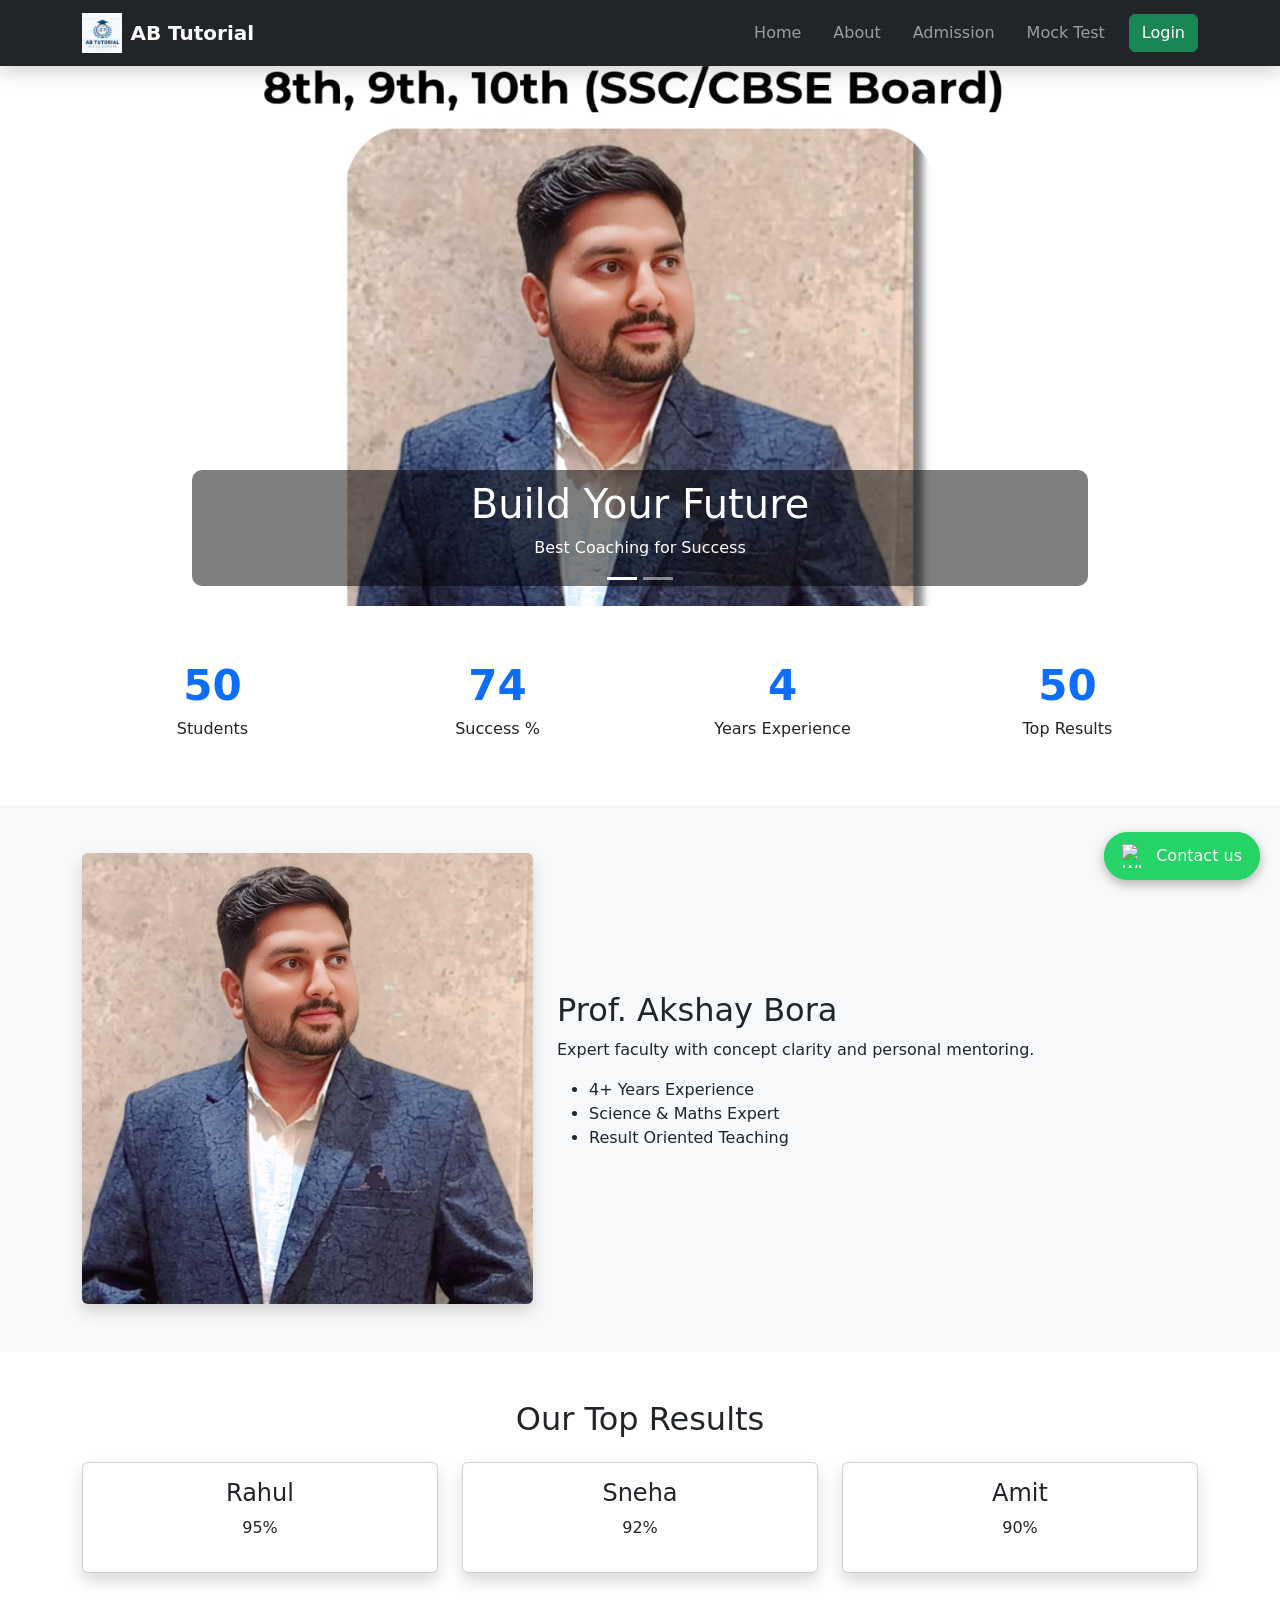
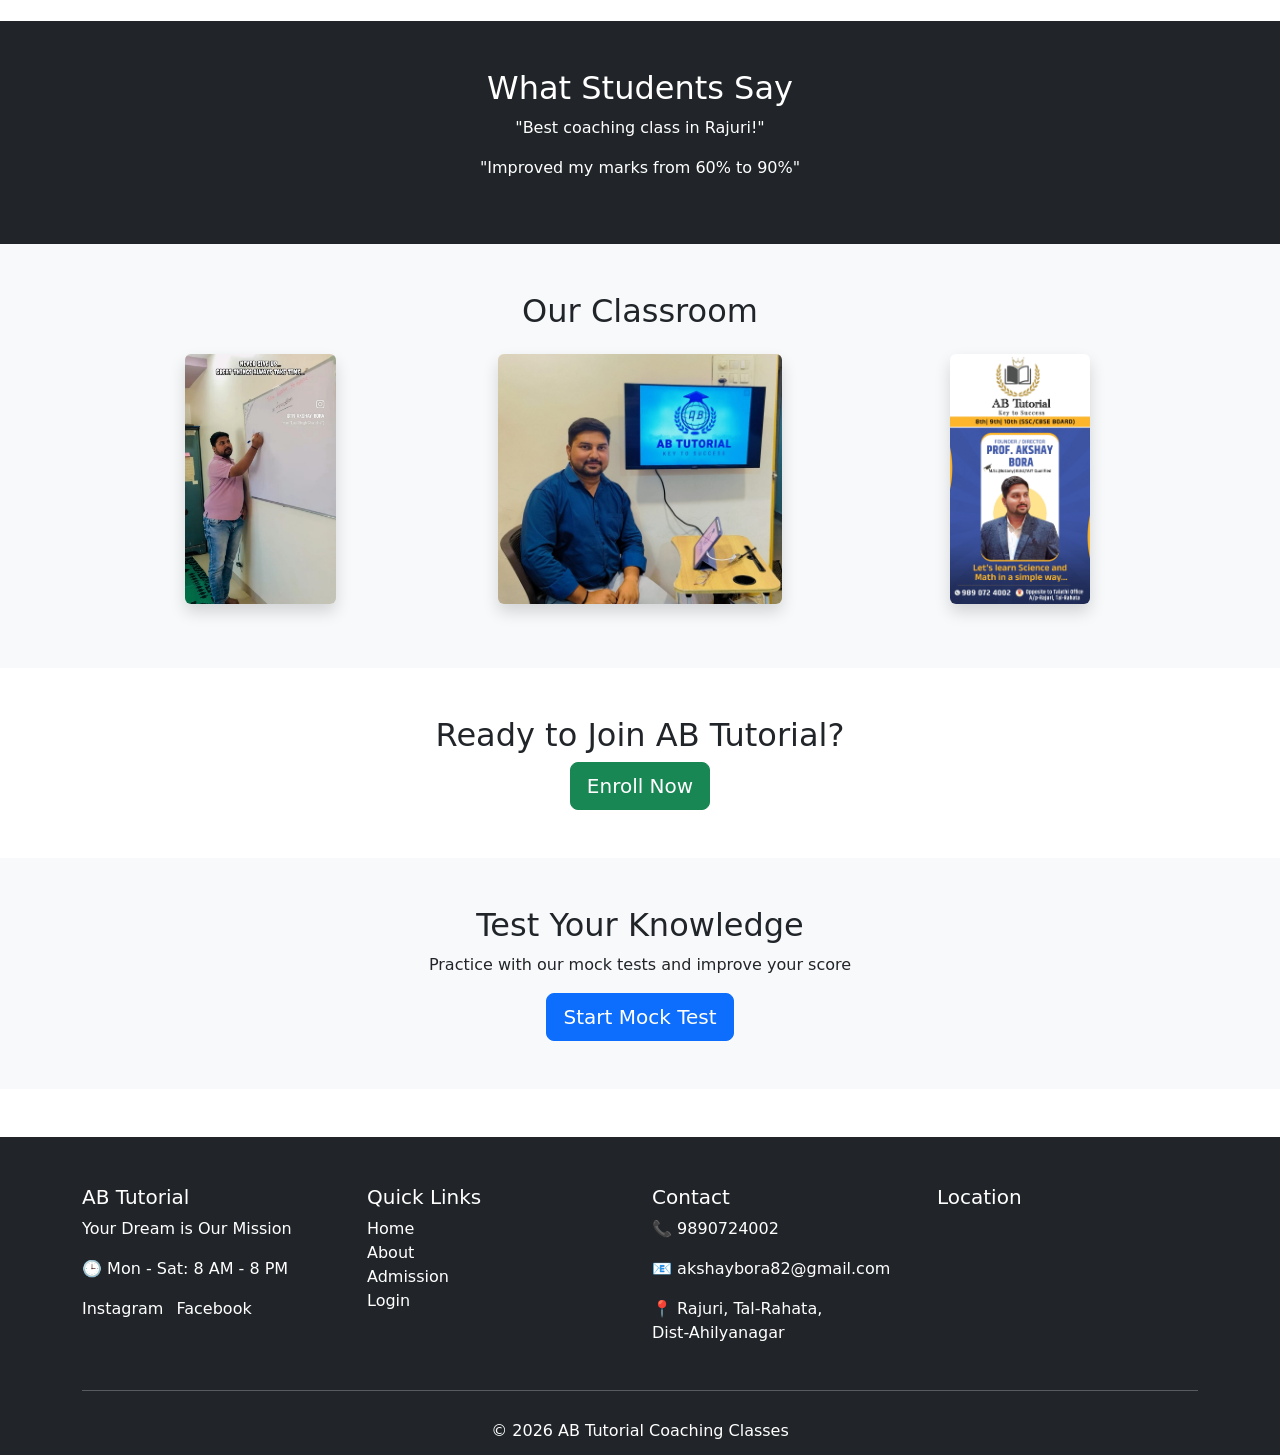
==== index.html @ 920dc78c "Website Updated" ====
<!DOCTYPE html>
<html lang="en">
<head>
<meta charset="UTF-8">
<title>AB Tutorial Coaching Classes</title>
<meta name="viewport" content="width=device-width, initial-scale=1">

<link href="https://cdn.jsdelivr.net/npm/bootstrap@5.3.0/dist/css/bootstrap.min.css" rel="stylesheet">
<link rel="stylesheet" href="css/style.css">
</head>

<body>

<div id="navbar"></div>

<!-- SLIDER -->
<div id="carouselExample" class="carousel slide" data-bs-ride="carousel">

  <div class="carousel-inner hero">

    <div class="carousel-item active">
      <img src="images/photo4.jpg" class="d-block w-100">
      <div class="carousel-caption">
        <h1>Build Your Future</h1>
        <p>Best Coaching for Success</p>
      </div>
    </div>

    <div class="carousel-item">
      <img src="images/photo5.jpg" class="d-block w-100">
      <div class="carousel-caption">
        <h1>Expert Faculty</h1>
      </div>
    </div>

  </div>

<div class="carousel-indicators">
  <button data-bs-target="#carouselExample" data-bs-slide-to="0" class="active"></button>
  <button data-bs-target="#carouselExample" data-bs-slide-to="1"></button>
</div>
  <!-- Controls -->
  <button class="carousel-control-prev" data-bs-target="#carouselExample" data-bs-slide="prev">
    <span class="carousel-control-prev-icon"></span>
  </button>

  <button class="carousel-control-next" data-bs-target="#carouselExample" data-bs-slide="next">
    <span class="carousel-control-next-icon"></span>
  </button>

</div>

<!-- STATS -->
<section class="py-5 text-center">
  <div class="container">
    <div class="row">

      <div class="col-md-3">
        <div class="counter" data-target="50">0</div>
        <p>Students</p>
      </div>

      <div class="col-md-3">
        <div class="counter" data-target="100">0</div>
        <p>Success %</p>
      </div>

      <div class="col-md-3">
        <div class="counter" data-target="4">0</div>
        <p>Years Experience</p>
      </div>

      <div class="col-md-3">
        <div class="counter" data-target="50">0</div>
        <p>Top Results</p>
      </div>

    </div>
  </div>
</section>

<!-- DIRECTOR -->
<section class="py-5 bg-light">
  <div class="container">
    <div class="row align-items-center">

      <div class="col-md-5">
        <img src="images/sir.jpg" class="img-fluid rounded shadow">
      </div>

      <div class="col-md-7">
        <h2>Prof. Akshay Bora</h2>
        <p>Expert faculty with concept clarity and personal mentoring.</p>
        <ul>
          <li>4+ Years Experience</li>
          <li>Science & Maths Expert</li>
          <li>Result Oriented Teaching</li>
        </ul>
      </div>

    </div>
  </div>
</section>

<section class="py-5 text-center">
  <div class="container">
    <h2>Our Top Results</h2>

    <div class="row mt-4">
      <div class="col-12 col-md-4">
        <div class="card p-3 shadow">
          <h4>Rahul</h4>
          <p>95%</p>
        </div>
      </div>

      <div class="col-12 col-md-4">
        <div class="card p-3 shadow">
          <h4>Sneha</h4>
          <p>92%</p>
        </div>
      </div>

      <div class="col-12 col-md-4">
        <div class="card p-3 shadow">
          <h4>Amit</h4>
          <p>90%</p>
        </div>
      </div>
    </div>

  </div>
</section>

<section class="bg-dark text-white py-5 text-center">
  <div class="container">
    <h2>What Students Say</h2>

    <p>"Best coaching class in Rajuri!"</p>
    <p>"Improved my marks from 60% to 90%"</p>
  </div>
</section>

<section class="py-5 bg-light text-center gallery">
  <div class="container">
    <h2>Our Classroom</h2>

    <div class="row mt-4">

      <div class="col-12 col-md-4 mb-3">
        <img src="images/photo1.jpg"
             class="img-fluid rounded shadow" alt="Classroom 1">
      </div>

      <div class="col-12 col-md-4 mb-3">
        <img src="images/photo2.jpg"
             class="img-fluid rounded shadow" alt="Classroom 2">
      </div>

      <div class="col-12 col-md-4 mb-3">
        <img src="images/photo3.jpg"
             class="img-fluid rounded shadow" alt="Classroom 3">
      </div>

    </div>
  </div>
</section>

<section class="py-5 text-center">
  <div class="container">
    <h2>Ready to Join AB Tutorial?</h2>
    <a href="contact.html" class="btn btn-success btn-lg">Enroll Now</a>
  </div>
</section>

<section class="py-5 text-center bg-light">
  <div class="container">
    <h2>Test Your Knowledge</h2>
    <p>Practice with our mock tests and improve your score</p>

    <a href="mocktest.html" class="btn btn-primary btn-lg">
      Start Mock Test
    </a>
  </div>
</section>

<div id="footer"></div>

<script src="js/script.js"></script>
<script src="https://cdn.jsdelivr.net/npm/bootstrap@5.3.0/dist/js/bootstrap.bundle.min.js"></script>

</body>
</html>
---- css/style.css ----
.hero img {
  height: 60vh;
  object-fit: cover;
}

.carousel-caption {
  background: rgba(0,0,0,0.5);
  padding: 10px;
  border-radius: 10px;
}

/* FOOTER FIX */
html, body {
  height: 100%;
}

body {
  display: flex;
  flex-direction: column;
}

.card:hover {
  transform: translateY(-8px);
  transition: 0.3s;
}

footer a {
  text-decoration: none;
}

footer a:hover {
  text-decoration: underline;
}

.counter {
  font-size: 42px;
  font-weight: bold;
  color: #0d6efd;
  transition: 0.3s;
}

.counter:hover {
  transform: scale(1.1);
}

#footer {
  margin-top: auto;
}

iframe {
  border-radius: 10px;
}

.footerpara{
  margin: auto;
  padding: 12px 0px;
}

.gallery img {
  height: 250px;
  object-fit: cover;
}

/* ===============================
   ✅ WHATSAPP CONTACT BUTTON (NEW STYLE)
=============================== */
.whatsapp-contact {
  position: fixed;
  bottom: 20px;
  right: 20px;

  display: flex;
  align-items: center;
  gap: 10px;

  background: linear-gradient(135deg, #25d366, #1ebe5d);
  color: white;

  padding: 12px 18px;
  border-radius: 50px;

  font-size: 16px;
  font-weight: 500;

  text-decoration: none;

  box-shadow: 0 4px 12px rgba(0,0,0,0.3);

  z-index: 999;
  transition: all 0.3s ease;
}

/* ICON */
.whatsapp-contact img {
  width: 24px;
  height: 24px;
}

/* HOVER */
.whatsapp-contact:hover {
  transform: translateY(-3px) scale(1.05);
  box-shadow: 0 6px 18px rgba(0,0,0,0.4);
}

/* PULSE EFFECT */
.whatsapp-contact::before {
  content: "";
  position: absolute;
  inset: 0;
  border-radius: 50px;
  background: #25d366;
  animation: pulse 1.5s infinite;
  z-index: -1;
}

@keyframes pulse {
  0% { transform: scale(1); opacity: 0.6; }
  70% { transform: scale(1.4); opacity: 0; }
  100% { transform: scale(1); opacity: 0; }
}

/* ===============================
   📱 RESPONSIVE
=============================== */
@media (max-width: 768px) {

  .hero img {
    height: 40vh;
  }

  .img-fluid {
    height: 200px;
  }

  .whatsapp-contact {
    padding: 10px 14px;
    font-size: 14px;
  }

  .whatsapp-contact img {
    width: 20px;
    height: 20px;
  }

}
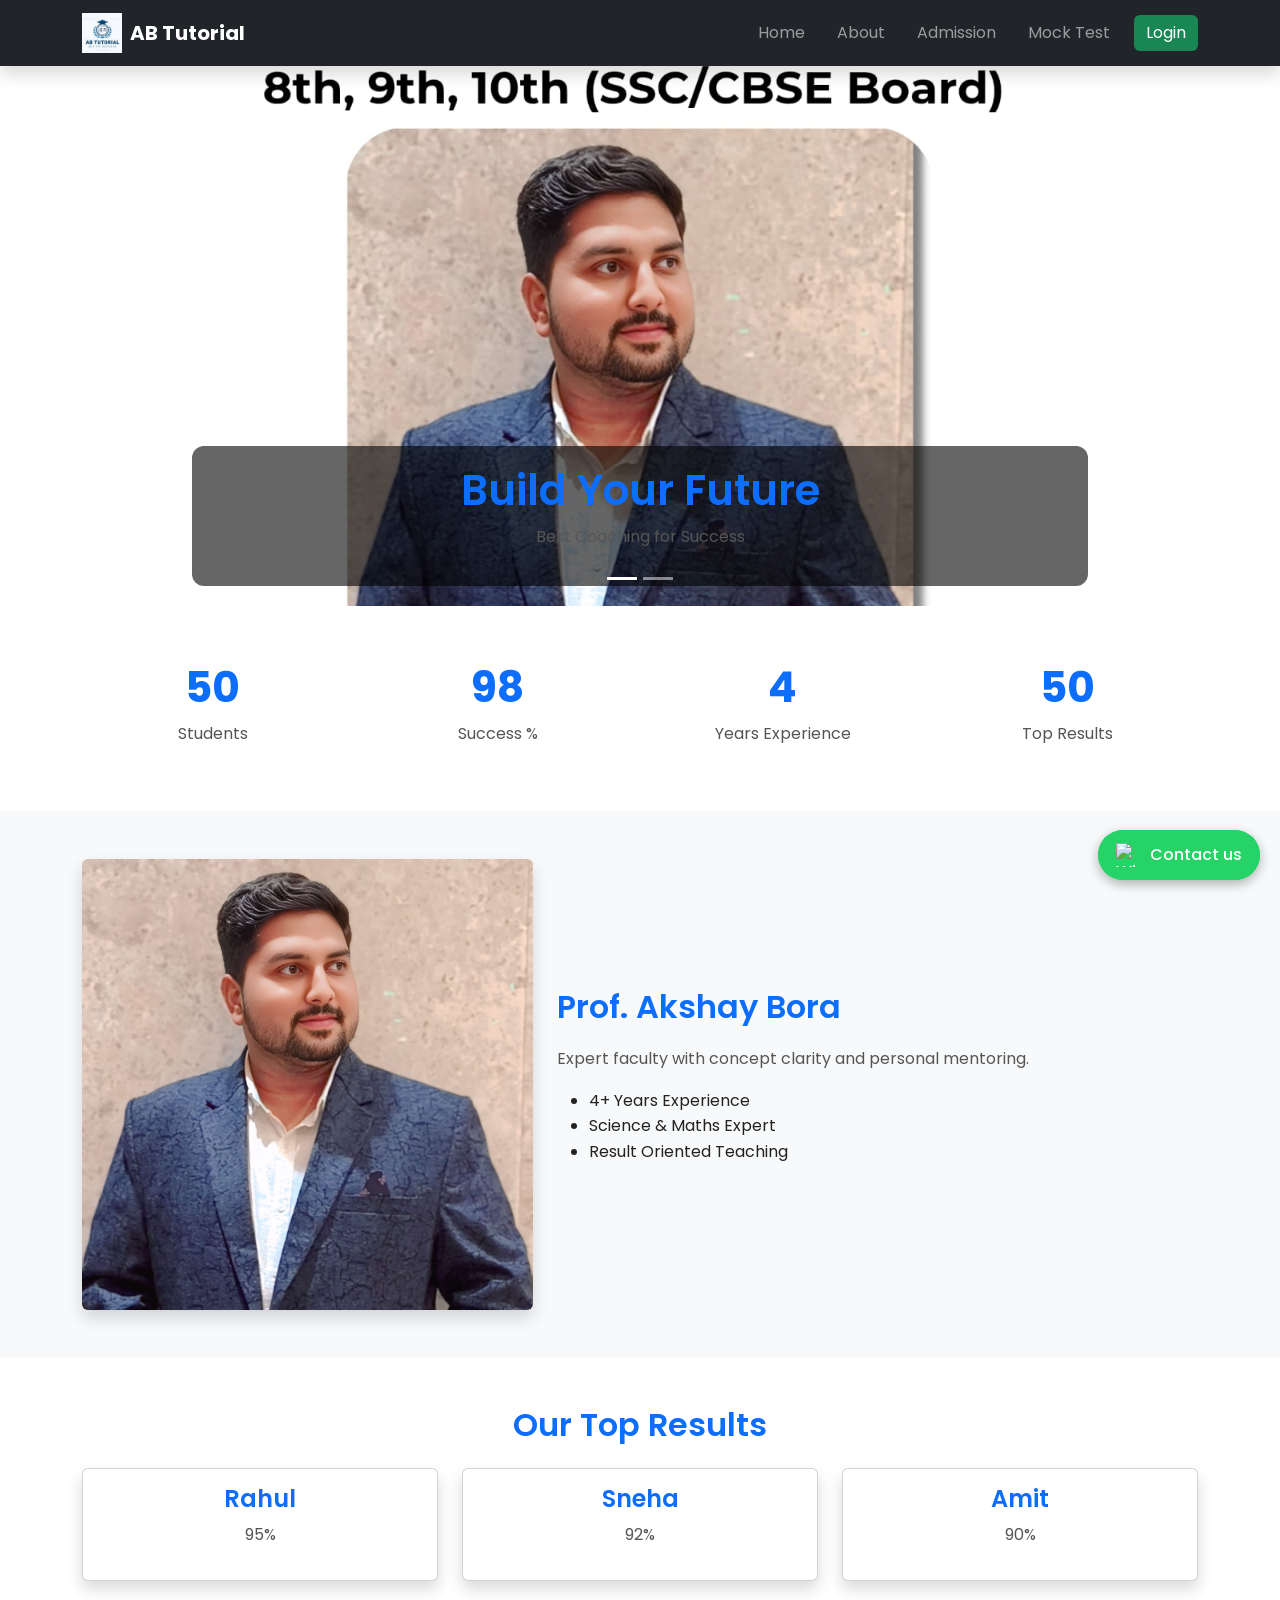
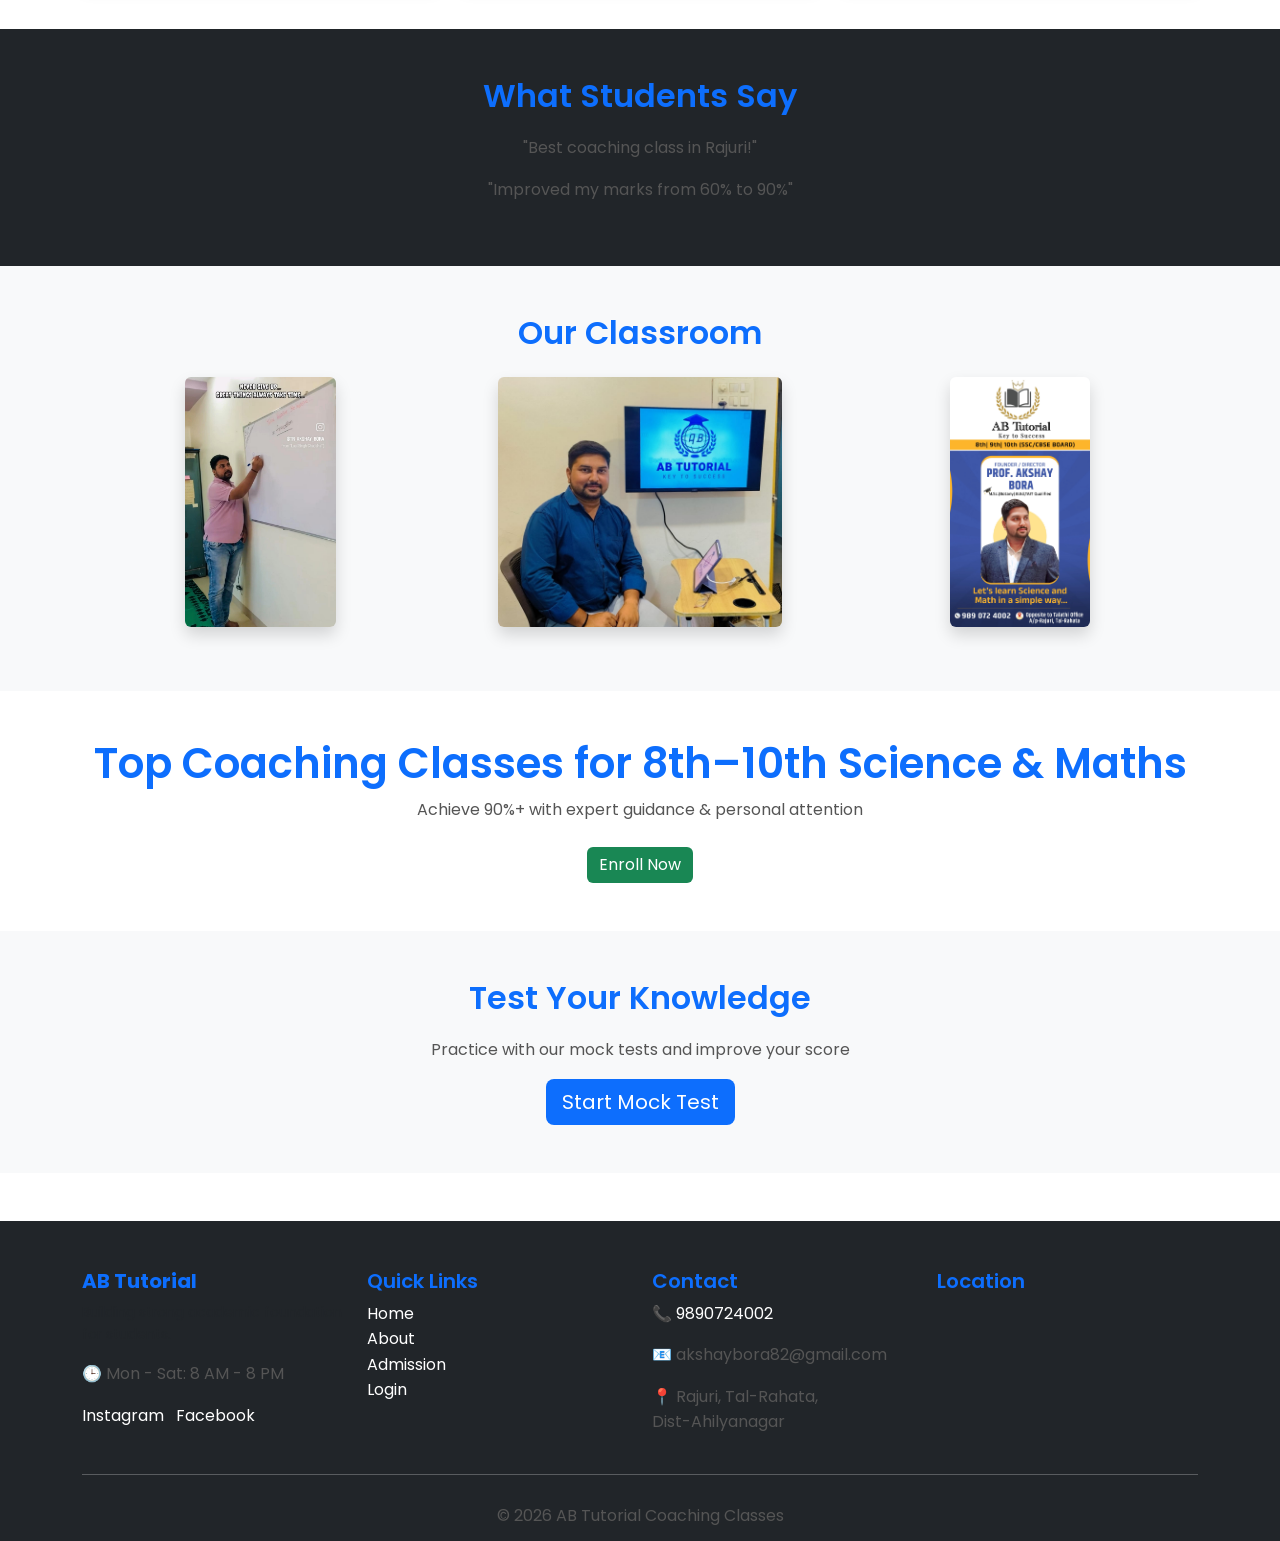
==== commit 02818ed3: "Website Updated" ====
--- a/index.html
+++ b/index.html
@@ -1,193 +1,193 @@
 <!DOCTYPE html>
 <html lang="en">
+
 <head>
-<meta charset="UTF-8">
-<title>AB Tutorial Coaching Classes</title>
-<meta name="viewport" content="width=device-width, initial-scale=1">
-
-<link href="https://cdn.jsdelivr.net/npm/bootstrap@5.3.0/dist/css/bootstrap.min.css" rel="stylesheet">
-<link rel="stylesheet" href="css/style.css">
+  <meta charset="UTF-8">
+  <title>AB Tutorial Coaching Classes</title>
+  <meta name="viewport" content="width=device-width, initial-scale=1">
+  <link href="https://fonts.googleapis.com/css2?family=Poppins:wght@300;400;600&display=swap" rel="stylesheet">
+  <link href="https://cdn.jsdelivr.net/npm/bootstrap@5.3.0/dist/css/bootstrap.min.css" rel="stylesheet">
+  <link rel="stylesheet" href="css/style.css">
 </head>
 
 <body>
 
-<div id="navbar"></div>
+  <div id="navbar"></div>
 
-<!-- SLIDER -->
-<div id="carouselExample" class="carousel slide" data-bs-ride="carousel">
+  <!-- SLIDER -->
+  <div id="carouselExample" class="carousel slide" data-bs-ride="carousel">
 
-  <div class="carousel-inner hero">
+    <div class="carousel-inner hero">
 
-    <div class="carousel-item active">
-      <img src="images/photo4.jpg" class="d-block w-100">
-      <div class="carousel-caption">
-        <h1>Build Your Future</h1>
-        <p>Best Coaching for Success</p>
+      <div class="carousel-item active">
+        <img src="images/photo4.jpg" class="d-block w-100">
+        <div class="carousel-caption">
+          <h1>Build Your Future</h1>
+          <p>Best Coaching for Success</p>
+        </div>
       </div>
+
+      <div class="carousel-item">
+        <img src="images/photo5.jpg" class="d-block w-100">
+        <div class="carousel-caption">
+          <h1>Expert Faculty</h1>
+        </div>
+      </div>
+
     </div>
 
-    <div class="carousel-item">
-      <img src="images/photo5.jpg" class="d-block w-100">
-      <div class="carousel-caption">
-        <h1>Expert Faculty</h1>
-      </div>
+    <div class="carousel-indicators">
+      <button data-bs-target="#carouselExample" data-bs-slide-to="0" class="active"></button>
+      <button data-bs-target="#carouselExample" data-bs-slide-to="1"></button>
     </div>
+    <!-- Controls -->
+    <button class="carousel-control-prev" data-bs-target="#carouselExample" data-bs-slide="prev">
+      <span class="carousel-control-prev-icon"></span>
+    </button>
+
+    <button class="carousel-control-next" data-bs-target="#carouselExample" data-bs-slide="next">
+      <span class="carousel-control-next-icon"></span>
+    </button>
 
   </div>
 
-<div class="carousel-indicators">
-  <button data-bs-target="#carouselExample" data-bs-slide-to="0" class="active"></button>
-  <button data-bs-target="#carouselExample" data-bs-slide-to="1"></button>
-</div>
-  <!-- Controls -->
-  <button class="carousel-control-prev" data-bs-target="#carouselExample" data-bs-slide="prev">
-    <span class="carousel-control-prev-icon"></span>
-  </button>
+  <!-- STATS -->
+  <section class="py-5 text-center">
+    <div class="container">
+      <div class="row">
 
-  <button class="carousel-control-next" data-bs-target="#carouselExample" data-bs-slide="next">
-    <span class="carousel-control-next-icon"></span>
-  </button>
+        <div class="col-md-3">
+          <div class="counter" data-target="50">0</div>
+          <p>Students</p>
+        </div>
 
-</div>
+        <div class="col-md-3">
+          <div class="counter" data-target="100">0</div>
+          <p>Success %</p>
+        </div>
 
-<!-- STATS -->
-<section class="py-5 text-center">
-  <div class="container">
-    <div class="row">
+        <div class="col-md-3">
+          <div class="counter" data-target="4">0</div>
+          <p>Years Experience</p>
+        </div>
 
-      <div class="col-md-3">
-        <div class="counter" data-target="50">0</div>
-        <p>Students</p>
+        <div class="col-md-3">
+          <div class="counter" data-target="50">0</div>
+          <p>Top Results</p>
+        </div>
+
       </div>
+    </div>
+  </section>
 
-      <div class="col-md-3">
-        <div class="counter" data-target="100">0</div>
-        <p>Success %</p>
+  <!-- DIRECTOR -->
+  <section class="py-5 bg-light">
+    <div class="container">
+      <div class="row align-items-center">
+
+        <div class="col-md-5">
+          <img src="images/sir.jpg" class="img-fluid rounded shadow">
+        </div>
+
+        <div class="col-md-7">
+          <h2>Prof. Akshay Bora</h2>
+          <p>Expert faculty with concept clarity and personal mentoring.</p>
+          <ul>
+            <li>4+ Years Experience</li>
+            <li>Science & Maths Expert</li>
+            <li>Result Oriented Teaching</li>
+          </ul>
+        </div>
+
       </div>
+    </div>
+  </section>
 
-      <div class="col-md-3">
-        <div class="counter" data-target="4">0</div>
-        <p>Years Experience</p>
-      </div>
+  <section class="py-5 text-center">
+    <div class="container">
+      <h2>Our Top Results</h2>
 
-      <div class="col-md-3">
-        <div class="counter" data-target="50">0</div>
-        <p>Top Results</p>
+      <div class="row mt-4">
+        <div class="col-12 col-md-4">
+          <div class="card p-3 shadow">
+            <h4>Rahul</h4>
+            <p>95%</p>
+          </div>
+        </div>
+
+        <div class="col-12 col-md-4">
+          <div class="card p-3 shadow">
+            <h4>Sneha</h4>
+            <p>92%</p>
+          </div>
+        </div>
+
+        <div class="col-12 col-md-4">
+          <div class="card p-3 shadow">
+            <h4>Amit</h4>
+            <p>90%</p>
+          </div>
+        </div>
       </div>
 
     </div>
-  </div>
-</section>
+  </section>
 
-<!-- DIRECTOR -->
-<section class="py-5 bg-light">
-  <div class="container">
-    <div class="row align-items-center">
+  <section class="bg-dark text-white py-5 text-center">
+    <div class="container">
+      <h2>What Students Say</h2>
 
-      <div class="col-md-5">
-        <img src="images/sir.jpg" class="img-fluid rounded shadow">
-      </div>
+      <p>"Best coaching class in Rajuri!"</p>
+      <p>"Improved my marks from 60% to 90%"</p>
+    </div>
+  </section>
 
-      <div class="col-md-7">
-        <h2>Prof. Akshay Bora</h2>
-        <p>Expert faculty with concept clarity and personal mentoring.</p>
-        <ul>
-          <li>4+ Years Experience</li>
-          <li>Science & Maths Expert</li>
-          <li>Result Oriented Teaching</li>
-        </ul>
-      </div>
+  <section class="py-5 bg-light text-center gallery">
+    <div class="container">
+      <h2>Our Classroom</h2>
 
-    </div>
-  </div>
-</section>
+      <div class="row mt-4">
 
-<section class="py-5 text-center">
-  <div class="container">
-    <h2>Our Top Results</h2>
+        <div class="col-12 col-md-4 mb-3">
+          <img src="images/photo1.jpg" class="img-fluid rounded shadow" alt="Classroom 1">
+        </div>
 
-    <div class="row mt-4">
-      <div class="col-12 col-md-4">
-        <div class="card p-3 shadow">
-          <h4>Rahul</h4>
-          <p>95%</p>
+        <div class="col-12 col-md-4 mb-3">
+          <img src="images/photo2.jpg" class="img-fluid rounded shadow" alt="Classroom 2">
         </div>
-      </div>
 
-      <div class="col-12 col-md-4">
-        <div class="card p-3 shadow">
-          <h4>Sneha</h4>
-          <p>92%</p>
+        <div class="col-12 col-md-4 mb-3">
+          <img src="images/photo3.jpg" class="img-fluid rounded shadow" alt="Classroom 3">
         </div>
-      </div>
 
-      <div class="col-12 col-md-4">
-        <div class="card p-3 shadow">
-          <h4>Amit</h4>
-          <p>90%</p>
-        </div>
       </div>
     </div>
+  </section>
 
-  </div>
-</section>
+  <section class="py-5 text-center">
+    <div class="container">
+      <h1>Top Coaching Classes for 8th–10th Science & Maths</h1>
+      <p>Achieve 90%+ with expert guidance & personal attention</p>
+      <a href="contact.html" class="btn btn-success mt-2">Enroll Now</a>
+    </div>
+  </section>
 
-<section class="bg-dark text-white py-5 text-center">
-  <div class="container">
-    <h2>What Students Say</h2>
+  <section class="py-5 text-center bg-light">
+    <div class="container">
+      <h2>Test Your Knowledge</h2>
+      <p>Practice with our mock tests and improve your score</p>
 
-    <p>"Best coaching class in Rajuri!"</p>
-    <p>"Improved my marks from 60% to 90%"</p>
-  </div>
-</section>
+      <a href="mocktest.html" class="btn btn-primary btn-lg">
+        Start Mock Test
+      </a>
+    </div>
+  </section>
 
-<section class="py-5 bg-light text-center gallery">
-  <div class="container">
-    <h2>Our Classroom</h2>
+  <div id="footer"></div>
 
-    <div class="row mt-4">
-
-      <div class="col-12 col-md-4 mb-3">
-        <img src="images/photo1.jpg"
-             class="img-fluid rounded shadow" alt="Classroom 1">
-      </div>
-
-      <div class="col-12 col-md-4 mb-3">
-        <img src="images/photo2.jpg"
-             class="img-fluid rounded shadow" alt="Classroom 2">
-      </div>
-
-      <div class="col-12 col-md-4 mb-3">
-        <img src="images/photo3.jpg"
-             class="img-fluid rounded shadow" alt="Classroom 3">
-      </div>
-
-    </div>
-  </div>
-</section>
-
-<section class="py-5 text-center">
-  <div class="container">
-    <h2>Ready to Join AB Tutorial?</h2>
-    <a href="contact.html" class="btn btn-success btn-lg">Enroll Now</a>
-  </div>
-</section>
-
-<section class="py-5 text-center bg-light">
-  <div class="container">
-    <h2>Test Your Knowledge</h2>
-    <p>Practice with our mock tests and improve your score</p>
-
-    <a href="mocktest.html" class="btn btn-primary btn-lg">
-      Start Mock Test
-    </a>
-  </div>
-</section>
-
-<div id="footer"></div>
-
-<script src="js/script.js"></script>
-<script src="https://cdn.jsdelivr.net/npm/bootstrap@5.3.0/dist/js/bootstrap.bundle.min.js"></script>
+  <script src="js/script.js"></script>
+  <script src="https://cdn.jsdelivr.net/npm/bootstrap@5.3.0/dist/js/bootstrap.bundle.min.js"></script>
 
 </body>
-</html>
+
+</html>
--- a/css/style.css
+++ b/css/style.css
@@ -1,41 +1,116 @@
+/* ===============================
+   🎨 BRAND COLORS
+=============================== */
+:root {
+  --primary: #0d6efd;
+  --secondary: #198754;
+  --text-dark: #222;
+  --text-light: #555;
+}
+
+/* ===============================
+   🔤 GLOBAL STYLES
+=============================== */
+body {
+  font-family: 'Poppins', sans-serif;
+  line-height: 1.6;
+  color: var(--text-dark);
+
+  display: flex;
+  flex-direction: column;
+  min-height: 100vh;
+}
+
+/* Headings */
+h1, h2, h3, h4, h5 {
+  font-weight: 600;
+  color: var(--primary);
+}
+
+h1 {
+  font-size: 42px;
+}
+
+h2 {
+  font-size: 32px;
+  margin-bottom: 20px;
+}
+
+/* Paragraph */
+p {
+  font-weight: 400;
+  color: var(--text-light);
+}
+
+/* Links */
+a {
+  color: var(--primary);
+  text-decoration: none;
+}
+
+a:hover {
+  text-decoration: underline;
+}
+
+/* Sections */
+section {
+  padding: 60px 0;
+}
+
+/* ===============================
+   🔘 BUTTONS
+=============================== */
+.btn-primary {
+  background-color: var(--primary);
+  border: none;
+}
+
+.btn-success {
+  background-color: var(--secondary);
+  border: none;
+}
+
+/* Hover Effects */
+.btn-primary:hover {
+  background-color: #0b5ed7;
+}
+
+.btn-success:hover {
+  background-color: #157347;
+}
+
+/* ===============================
+   🎬 HERO / CAROUSEL
+=============================== */
 .hero img {
   height: 60vh;
   object-fit: cover;
 }
 
 .carousel-caption {
-  background: rgba(0,0,0,0.5);
-  padding: 10px;
-  border-radius: 10px;
-}
-
-/* FOOTER FIX */
-html, body {
-  height: 100%;
-}
-
-body {
-  display: flex;
-  flex-direction: column;
+  background: rgba(0, 0, 0, 0.6);
+  padding: 20px;
+  border-radius: 12px;
+}
+
+/* ===============================
+   📦 CARDS
+=============================== */
+.card {
+  transition: 0.3s;
 }
 
 .card:hover {
   transform: translateY(-8px);
-  transition: 0.3s;
-}
-
-footer a {
-  text-decoration: none;
-}
-
-footer a:hover {
-  text-decoration: underline;
-}
-
+}
+
+/* ===============================
+   🔢 COUNTER
+=============================== */
 .counter {
   font-size: 42px;
   font-weight: bold;
-  color: #0d6efd;
+  color: var(--primary);
   transition: 0.3s;
 }
 
@@ -43,26 +118,57 @@
   transform: scale(1.1);
 }
 
-#footer {
-  margin-top: auto;
-}
-
-iframe {
-  border-radius: 10px;
-}
-
-.footerpara{
-  margin: auto;
-  padding: 12px 0px;
-}
-
+/* ===============================
+   🖼️ GALLERY
+=============================== */
 .gallery img {
   height: 250px;
   object-fit: cover;
 }
 
 /* ===============================
-   ✅ WHATSAPP CONTACT BUTTON (NEW STYLE)
+   📍 FOOTER
+=============================== */
+#footer {
+  margin-top: auto;
+}
+
+.footerpara {
+  margin: auto;
+  padding: 12px 0;
+}
+
+footer a {
+  text-decoration: none;
+}
+
+footer a:hover {
+  text-decoration: underline;
+}
+
+/* ===============================
+   🗺️ IFRAME
+=============================== */
+iframe {
+  border-radius: 10px;
+}
+
+/* ===============================
+   ✨ SCROLL ANIMATION
+=============================== */
+.section {
+  opacity: 0;
+  transform: translateY(30px);
+  transition: 0.6s ease;
+}
+
+.section.show {
+  opacity: 1;
+  transform: translateY(0);
+}
+
+/* ===============================
+   💬 WHATSAPP BUTTON
 =============================== */
 .whatsapp-contact {
   position: fixed;
@@ -82,27 +188,23 @@
   font-size: 16px;
   font-weight: 500;
 
-  text-decoration: none;
-
   box-shadow: 0 4px 12px rgba(0,0,0,0.3);
 
   z-index: 999;
   transition: all 0.3s ease;
 }
 
-/* ICON */
 .whatsapp-contact img {
   width: 24px;
   height: 24px;
 }
 
-/* HOVER */
 .whatsapp-contact:hover {
   transform: translateY(-3px) scale(1.05);
   box-shadow: 0 6px 18px rgba(0,0,0,0.4);
 }
 
-/* PULSE EFFECT */
+/* Pulse animation */
 .whatsapp-contact::before {
   content: "";
   position: absolute;
@@ -130,6 +232,7 @@
 
   .img-fluid {
     height: 200px;
+    object-fit: cover;
   }
 
   .whatsapp-contact {
@@ -141,5 +244,4 @@
     width: 20px;
     height: 20px;
   }
-
 }
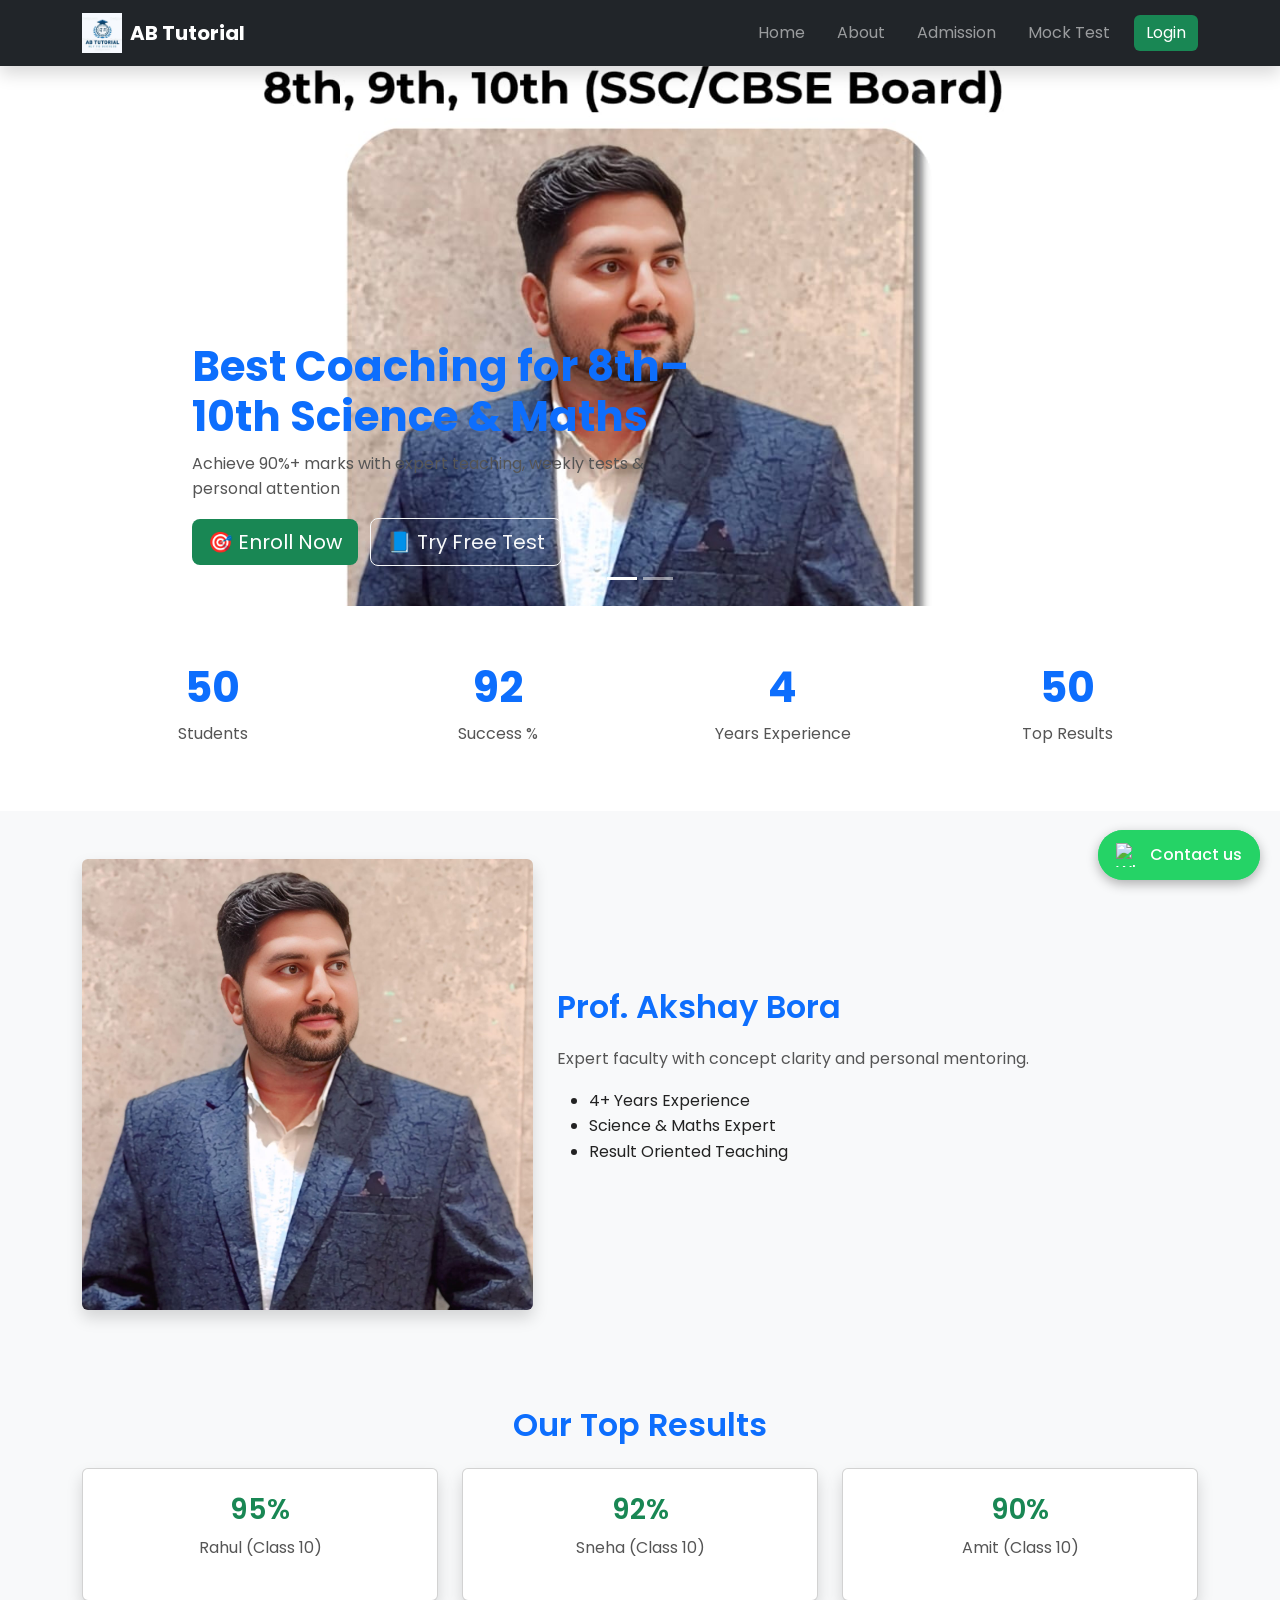
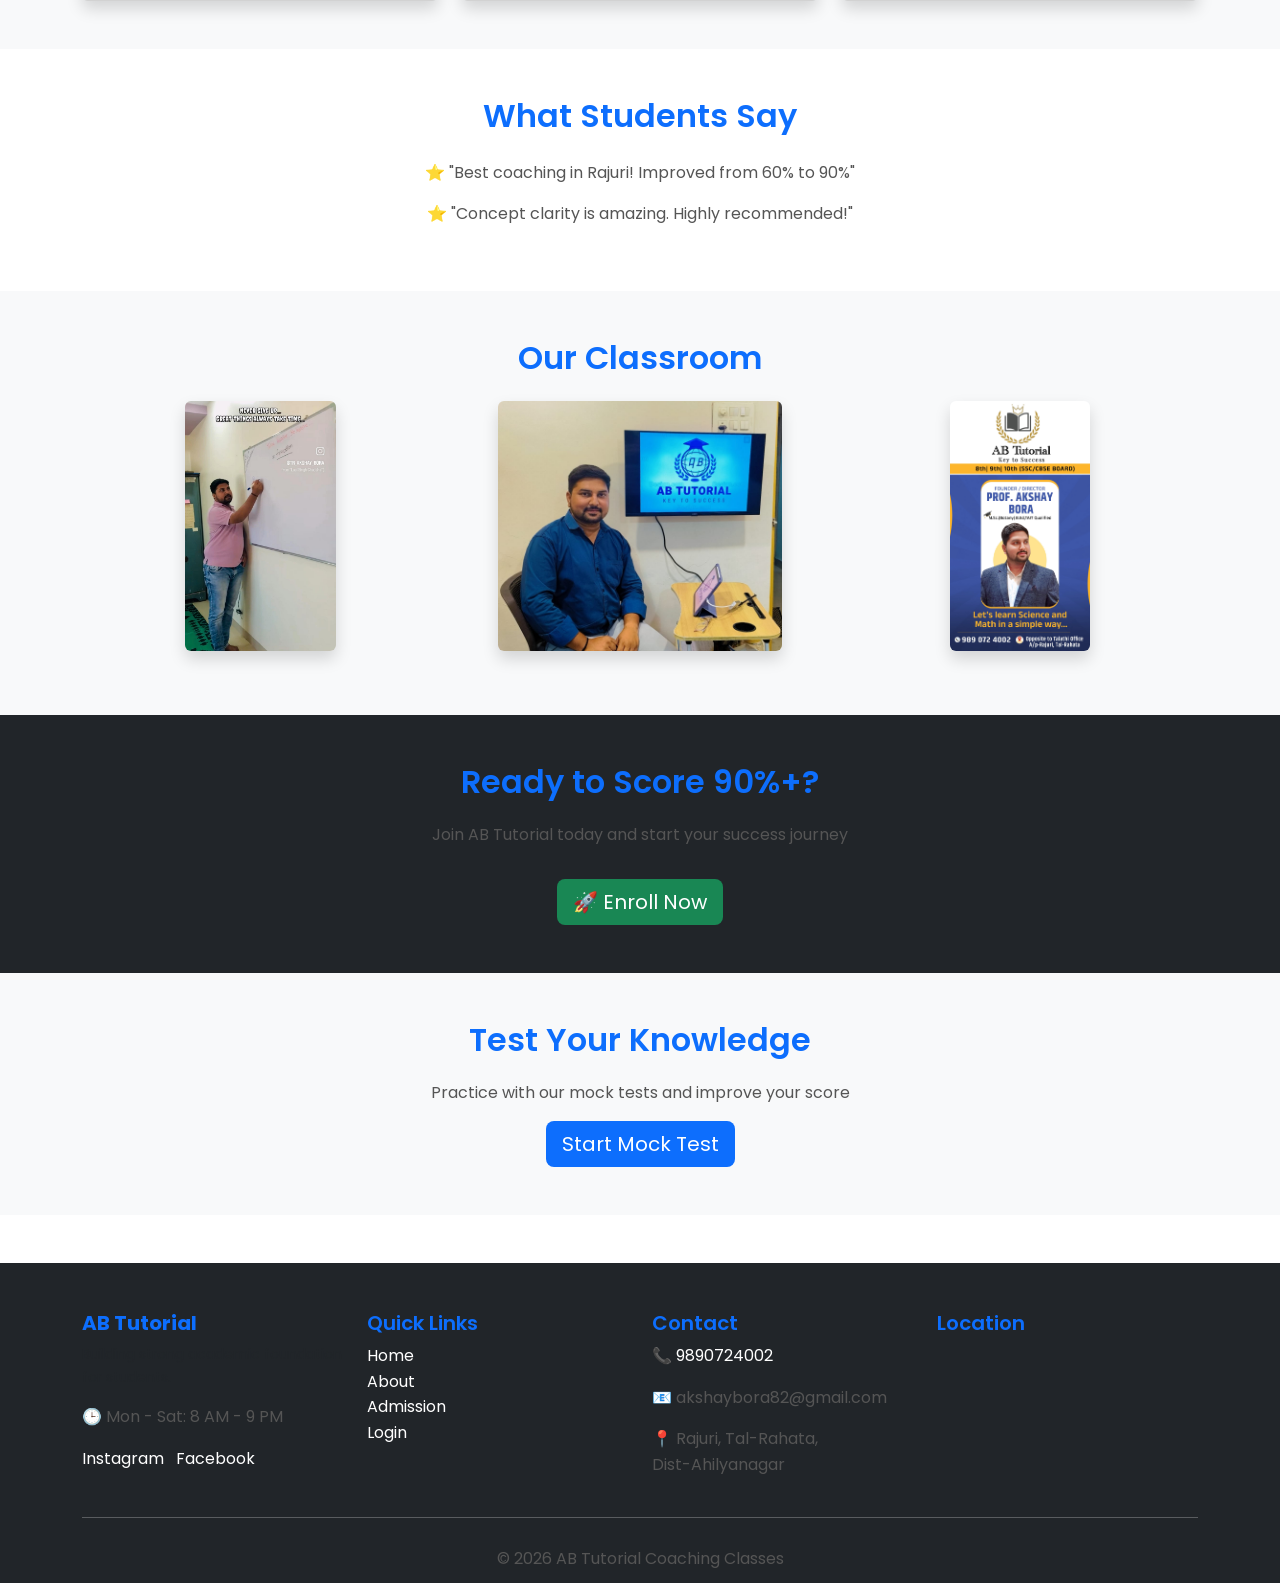
==== commit 4259a422: "Website Updated" ====
--- a/index.html
+++ b/index.html
@@ -21,9 +21,22 @@
 
       <div class="carousel-item active">
         <img src="images/photo4.jpg" class="d-block w-100">
-        <div class="carousel-caption">
-          <h1>Build Your Future</h1>
-          <p>Best Coaching for Success</p>
+        <div class="carousel-caption text-start">
+          <h1 class="fw-bold">Best Coaching for 8th–10th Science & Maths</h1>
+
+          <p class="mt-2">
+            Achieve 90%+ marks with expert teaching, weekly tests & personal attention
+          </p>
+
+          <div class="mt-3">
+            <a href="contact.html" class="btn btn-success btn-lg me-2">
+              🎯 Enroll Now
+            </a>
+
+            <a href="mocktest.html" class="btn btn-outline-light btn-lg">
+              📘 Try Free Test
+            </a>
+          </div>
         </div>
       </div>
 
@@ -103,42 +116,45 @@
     </div>
   </section>
 
+  <section class="py-5 bg-light text-center">
+    <div class="container">
+      <h2>Our Top Results</h2>
+
+      <div class="row mt-4">
+
+        <div class="col-md-4">
+          <div class="card shadow p-4">
+            <h3 class="text-success">95%</h3>
+            <p>Rahul (Class 10)</p>
+          </div>
+        </div>
+
+        <div class="col-md-4">
+          <div class="card shadow p-4">
+            <h3 class="text-success">92%</h3>
+            <p>Sneha (Class 10)</p>
+          </div>
+        </div>
+
+        <div class="col-md-4">
+          <div class="card shadow p-4">
+            <h3 class="text-success">90%</h3>
+            <p>Amit (Class 10)</p>
+          </div>
+        </div>
+
+      </div>
+    </div>
+  </section>
+
   <section class="py-5 text-center">
     <div class="container">
-      <h2>Our Top Results</h2>
-
-      <div class="row mt-4">
-        <div class="col-12 col-md-4">
-          <div class="card p-3 shadow">
-            <h4>Rahul</h4>
-            <p>95%</p>
-          </div>
-        </div>
-
-        <div class="col-12 col-md-4">
-          <div class="card p-3 shadow">
-            <h4>Sneha</h4>
-            <p>92%</p>
-          </div>
-        </div>
-
-        <div class="col-12 col-md-4">
-          <div class="card p-3 shadow">
-            <h4>Amit</h4>
-            <p>90%</p>
-          </div>
-        </div>
-      </div>
-
-    </div>
-  </section>
-
-  <section class="bg-dark text-white py-5 text-center">
-    <div class="container">
       <h2>What Students Say</h2>
 
-      <p>"Best coaching class in Rajuri!"</p>
-      <p>"Improved my marks from 60% to 90%"</p>
+      <div class="mt-4">
+        <p>⭐ "Best coaching in Rajuri! Improved from 60% to 90%"</p>
+        <p>⭐ "Concept clarity is amazing. Highly recommended!"</p>
+      </div>
     </div>
   </section>
 
@@ -164,11 +180,14 @@
     </div>
   </section>
 
-  <section class="py-5 text-center">
-    <div class="container">
-      <h1>Top Coaching Classes for 8th–10th Science & Maths</h1>
-      <p>Achieve 90%+ with expert guidance & personal attention</p>
-      <a href="contact.html" class="btn btn-success mt-2">Enroll Now</a>
+  <section class="bg-dark text-white text-center py-5">
+    <div class="container">
+      <h2>Ready to Score 90%+?</h2>
+      <p>Join AB Tutorial today and start your success journey</p>
+
+      <a href="contact.html" class="btn btn-success btn-lg mt-3">
+        🚀 Enroll Now
+      </a>
     </div>
   </section>
 
--- a/css/style.css
+++ b/css/style.css
@@ -22,7 +22,11 @@
 }
 
 /* Headings */
-h1, h2, h3, h4, h5 {
+h1,
+h2,
+h3,
+h4,
+h5 {
   font-weight: 600;
   color: var(--primary);
 }
@@ -88,9 +92,8 @@
 }
 
 .carousel-caption {
-  background: rgba(0, 0, 0, 0.6);
-  padding: 20px;
-  border-radius: 12px;
+  max-width: 500px;
+  text-align: left;
 }
 
 /* ===============================
@@ -188,7 +191,7 @@
   font-size: 16px;
   font-weight: 500;
 
-  box-shadow: 0 4px 12px rgba(0,0,0,0.3);
+  box-shadow: 0 4px 12px rgba(0, 0, 0, 0.3);
 
   z-index: 999;
   transition: all 0.3s ease;
@@ -201,7 +204,7 @@
 
 .whatsapp-contact:hover {
   transform: translateY(-3px) scale(1.05);
-  box-shadow: 0 6px 18px rgba(0,0,0,0.4);
+  box-shadow: 0 6px 18px rgba(0, 0, 0, 0.4);
 }
 
 /* Pulse animation */
@@ -216,9 +219,20 @@
 }
 
 @keyframes pulse {
-  0% { transform: scale(1); opacity: 0.6; }
-  70% { transform: scale(1.4); opacity: 0; }
-  100% { transform: scale(1); opacity: 0; }
+  0% {
+    transform: scale(1);
+    opacity: 0.6;
+  }
+
+  70% {
+    transform: scale(1.4);
+    opacity: 0;
+  }
+
+  100% {
+    transform: scale(1);
+    opacity: 0;
+  }
 }
 
 /* ===============================
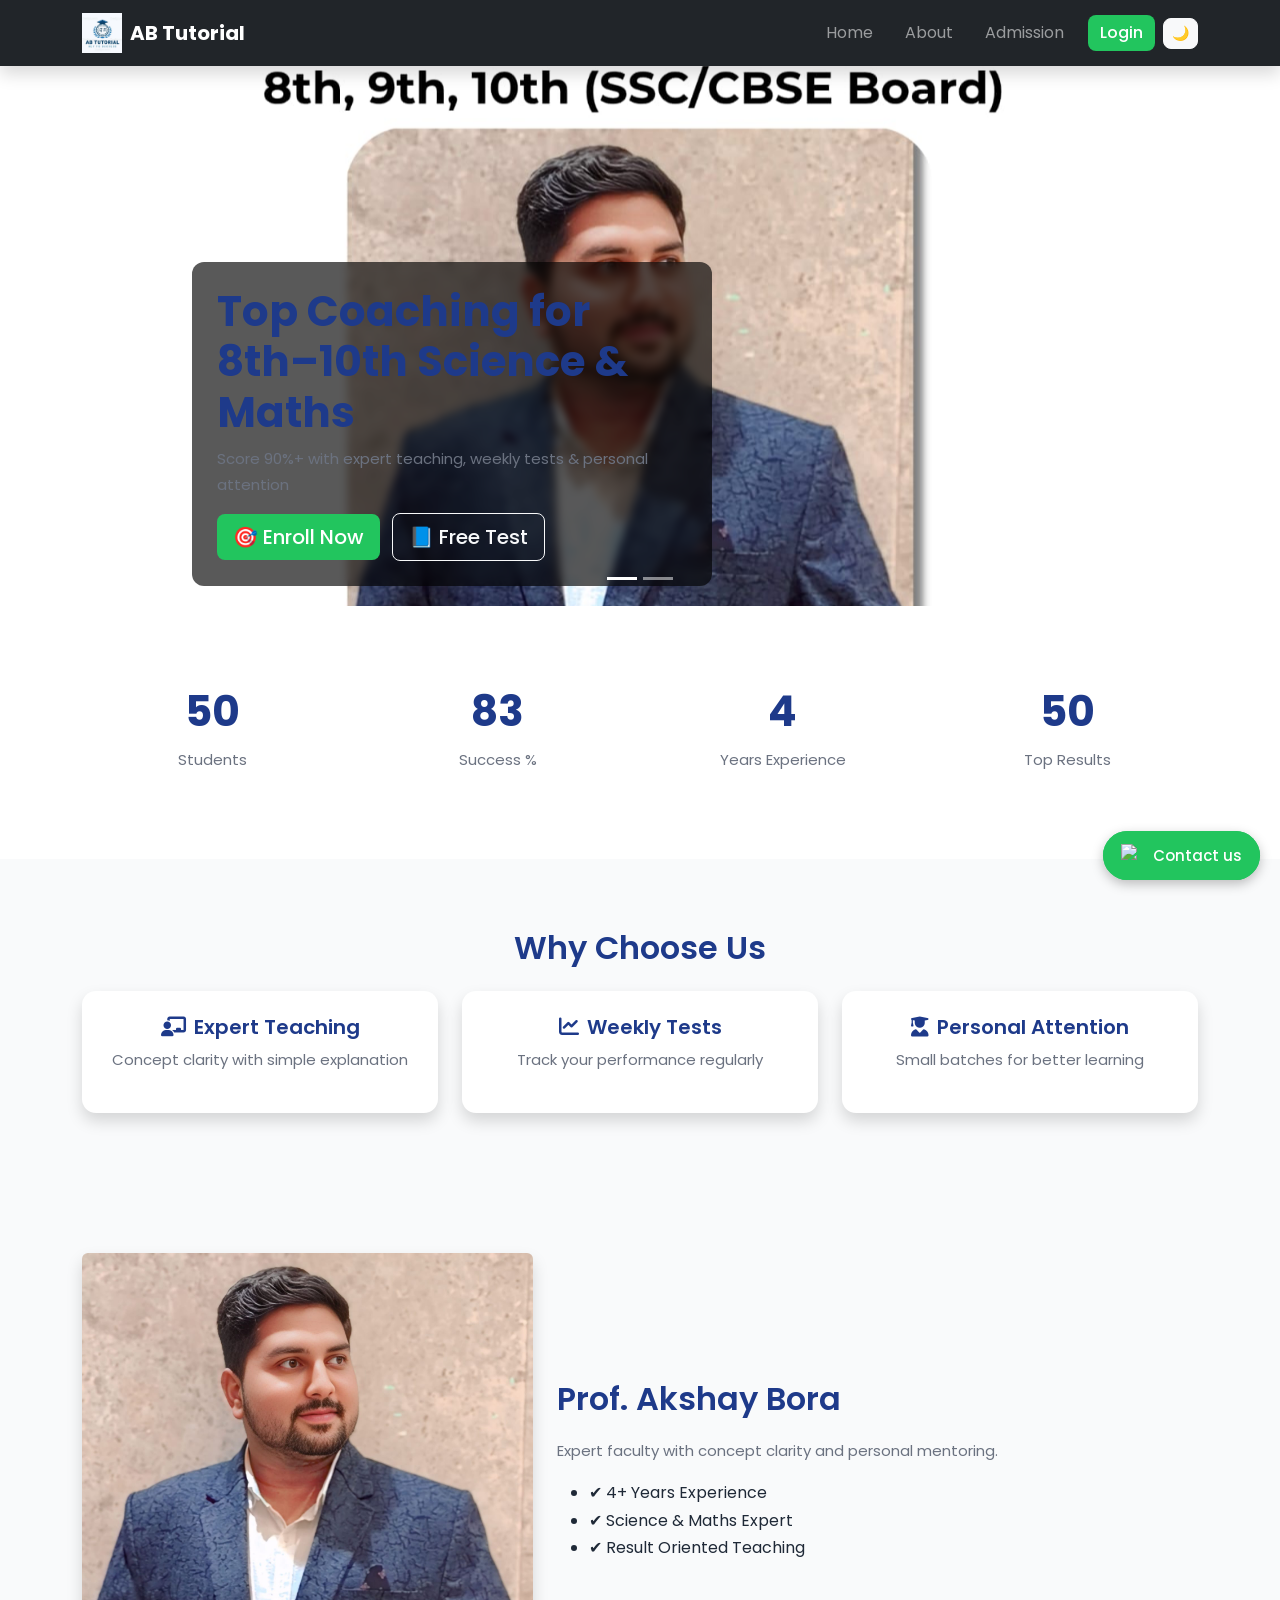
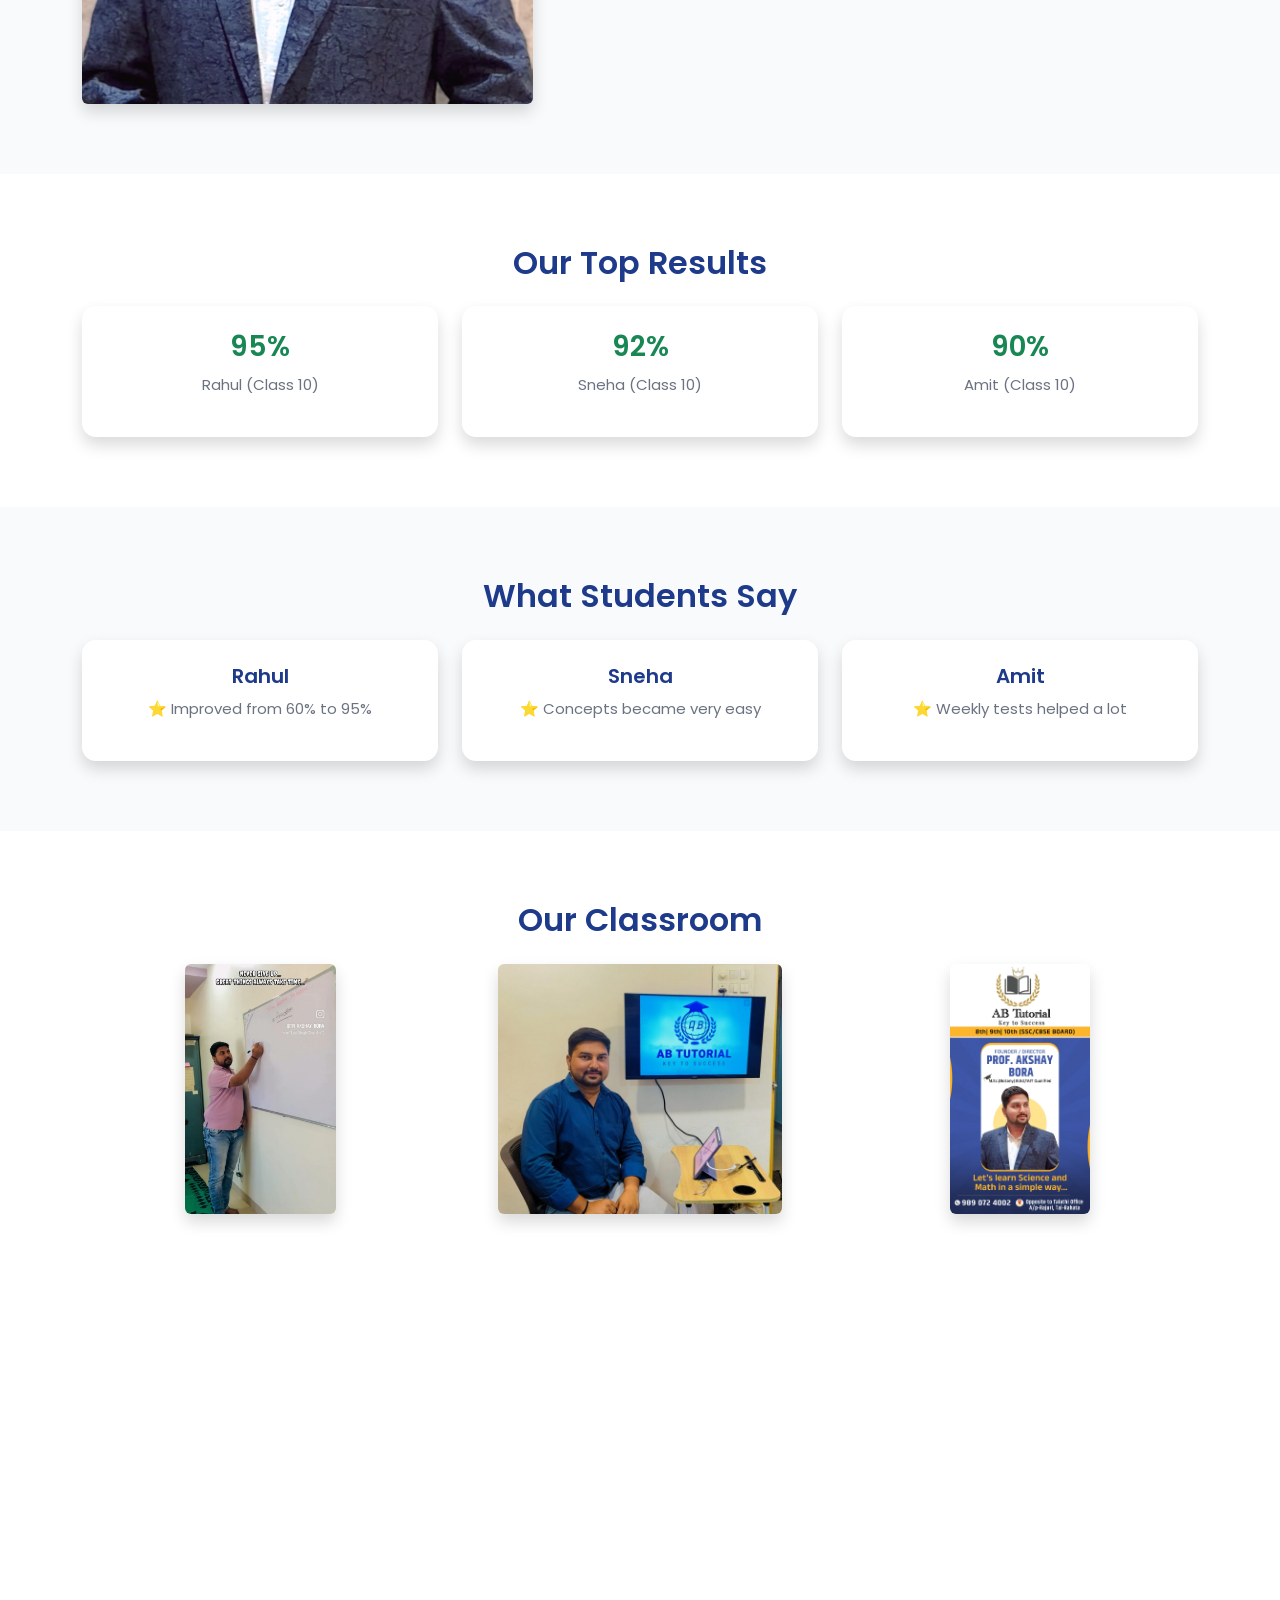
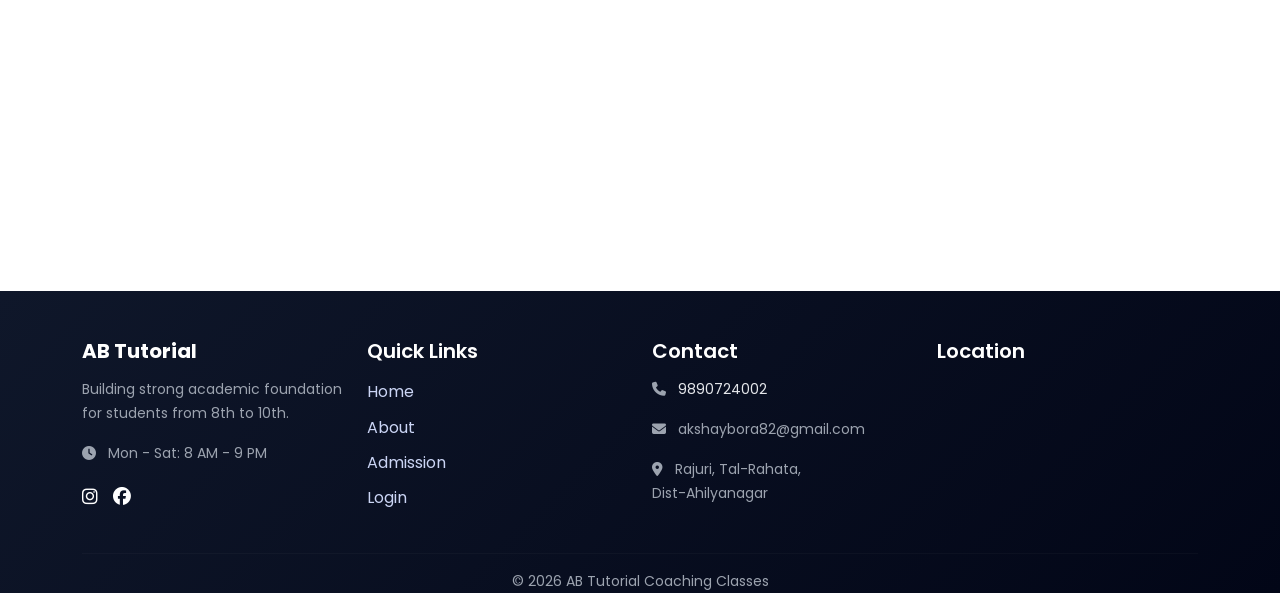
==== commit d252a352: "Website Updated" ====
--- a/index.html
+++ b/index.html
@@ -5,8 +5,17 @@
   <meta charset="UTF-8">
   <title>AB Tutorial Coaching Classes</title>
   <meta name="viewport" content="width=device-width, initial-scale=1">
+
+  <!-- FONT -->
   <link href="https://fonts.googleapis.com/css2?family=Poppins:wght@300;400;600&display=swap" rel="stylesheet">
+
+  <!-- BOOTSTRAP -->
   <link href="https://cdn.jsdelivr.net/npm/bootstrap@5.3.0/dist/css/bootstrap.min.css" rel="stylesheet">
+
+  <!-- ICONS -->
+  <link rel="stylesheet" href="https://cdnjs.cloudflare.com/ajax/libs/font-awesome/6.5.0/css/all.min.css">
+
+  <!-- CSS -->
   <link rel="stylesheet" href="css/style.css">
 </head>
 
@@ -14,18 +23,21 @@
 
   <div id="navbar"></div>
 
-  <!-- SLIDER -->
+  <!-- ===============================
+       🎬 HERO SLIDER
+  =============================== -->
   <div id="carouselExample" class="carousel slide" data-bs-ride="carousel">
 
     <div class="carousel-inner hero">
 
       <div class="carousel-item active">
         <img src="images/photo4.jpg" class="d-block w-100">
+
         <div class="carousel-caption text-start">
-          <h1 class="fw-bold">Best Coaching for 8th–10th Science & Maths</h1>
+          <h1 class="fw-bold">Top Coaching for 8th–10th Science & Maths</h1>
 
           <p class="mt-2">
-            Achieve 90%+ marks with expert teaching, weekly tests & personal attention
+            Score 90%+ with expert teaching, weekly tests & personal attention
           </p>
 
           <div class="mt-3">
@@ -34,7 +46,7 @@
             </a>
 
             <a href="mocktest.html" class="btn btn-outline-light btn-lg">
-              📘 Try Free Test
+              📘 Free Test
             </a>
           </div>
         </div>
@@ -42,17 +54,20 @@
 
       <div class="carousel-item">
         <img src="images/photo5.jpg" class="d-block w-100">
-        <div class="carousel-caption">
-          <h1>Expert Faculty</h1>
-        </div>
-      </div>
-
-    </div>
-
+        <div class="carousel-caption text-start">
+          <h2>Expert Faculty</h2>
+          <p>Learn from experienced teachers with proven results</p>
+        </div>
+      </div>
+
+    </div>
+
+    <!-- Indicators -->
     <div class="carousel-indicators">
       <button data-bs-target="#carouselExample" data-bs-slide-to="0" class="active"></button>
       <button data-bs-target="#carouselExample" data-bs-slide-to="1"></button>
     </div>
+
     <!-- Controls -->
     <button class="carousel-control-prev" data-bs-target="#carouselExample" data-bs-slide="prev">
       <span class="carousel-control-prev-icon"></span>
@@ -64,8 +79,10 @@
 
   </div>
 
-  <!-- STATS -->
-  <section class="py-5 text-center">
+  <!-- ===============================
+       📊 STATS
+  =============================== -->
+  <section class="section text-center">
     <div class="container">
       <div class="row">
 
@@ -93,8 +110,44 @@
     </div>
   </section>
 
-  <!-- DIRECTOR -->
-  <section class="py-5 bg-light">
+  <!-- ===============================
+       ⭐ FEATURES (NEW)
+  =============================== -->
+  <section class="section text-center bg-light">
+    <div class="container">
+      <h2>Why Choose Us</h2>
+
+      <div class="row mt-4">
+
+        <div class="col-md-4">
+          <div class="card p-4 shadow">
+            <h5><i class="fas fa-chalkboard-teacher me-2"></i>Expert Teaching</h5>
+            <p>Concept clarity with simple explanation</p>
+          </div>
+        </div>
+
+        <div class="col-md-4">
+          <div class="card p-4 shadow">
+            <h5><i class="fas fa-chart-line me-2"></i>Weekly Tests</h5>
+            <p>Track your performance regularly</p>
+          </div>
+        </div>
+
+        <div class="col-md-4">
+          <div class="card p-4 shadow">
+            <h5><i class="fas fa-user-graduate me-2"></i>Personal Attention</h5>
+            <p>Small batches for better learning</p>
+          </div>
+        </div>
+
+      </div>
+    </div>
+  </section>
+
+  <!-- ===============================
+       👨‍🏫 DIRECTOR
+  =============================== -->
+  <section class="section bg-light">
     <div class="container">
       <div class="row align-items-center">
 
@@ -105,10 +158,11 @@
         <div class="col-md-7">
           <h2>Prof. Akshay Bora</h2>
           <p>Expert faculty with concept clarity and personal mentoring.</p>
+
           <ul>
-            <li>4+ Years Experience</li>
-            <li>Science & Maths Expert</li>
-            <li>Result Oriented Teaching</li>
+            <li>✔ 4+ Years Experience</li>
+            <li>✔ Science & Maths Expert</li>
+            <li>✔ Result Oriented Teaching</li>
           </ul>
         </div>
 
@@ -116,7 +170,10 @@
     </div>
   </section>
 
-  <section class="py-5 bg-light text-center">
+  <!-- ===============================
+       🏆 RESULTS
+  =============================== -->
+  <section class="section text-center">
     <div class="container">
       <h2>Our Top Results</h2>
 
@@ -147,40 +204,69 @@
     </div>
   </section>
 
-  <section class="py-5 text-center">
+  <!-- ===============================
+       ⭐ TESTIMONIALS (UPGRADED)
+  =============================== -->
+  <section class="section text-center bg-light">
     <div class="container">
       <h2>What Students Say</h2>
 
-      <div class="mt-4">
-        <p>⭐ "Best coaching in Rajuri! Improved from 60% to 90%"</p>
-        <p>⭐ "Concept clarity is amazing. Highly recommended!"</p>
-      </div>
-    </div>
-  </section>
-
-  <section class="py-5 bg-light text-center gallery">
+      <div class="row mt-4">
+
+        <div class="col-md-4">
+          <div class="card p-4 shadow">
+            <h5>Rahul</h5>
+            <p>⭐ Improved from 60% to 95%</p>
+          </div>
+        </div>
+
+        <div class="col-md-4">
+          <div class="card p-4 shadow">
+            <h5>Sneha</h5>
+            <p>⭐ Concepts became very easy</p>
+          </div>
+        </div>
+
+        <div class="col-md-4">
+          <div class="card p-4 shadow">
+            <h5>Amit</h5>
+            <p>⭐ Weekly tests helped a lot</p>
+          </div>
+        </div>
+
+      </div>
+    </div>
+  </section>
+
+  <!-- ===============================
+       📸 GALLERY
+  =============================== -->
+  <section class="section text-center gallery">
     <div class="container">
       <h2>Our Classroom</h2>
 
       <div class="row mt-4">
 
         <div class="col-12 col-md-4 mb-3">
-          <img src="images/photo1.jpg" class="img-fluid rounded shadow" alt="Classroom 1">
+          <img src="images/photo1.jpg" class="img-fluid rounded shadow">
         </div>
 
         <div class="col-12 col-md-4 mb-3">
-          <img src="images/photo2.jpg" class="img-fluid rounded shadow" alt="Classroom 2">
+          <img src="images/photo2.jpg" class="img-fluid rounded shadow">
         </div>
 
         <div class="col-12 col-md-4 mb-3">
-          <img src="images/photo3.jpg" class="img-fluid rounded shadow" alt="Classroom 3">
-        </div>
-
-      </div>
-    </div>
-  </section>
-
-  <section class="bg-dark text-white text-center py-5">
+          <img src="images/photo3.jpg" class="img-fluid rounded shadow">
+        </div>
+
+      </div>
+    </div>
+  </section>
+
+  <!-- ===============================
+       🚀 CTA
+  =============================== -->
+  <section class="bg-dark text-white text-center py-5 section">
     <div class="container">
       <h2>Ready to Score 90%+?</h2>
       <p>Join AB Tutorial today and start your success journey</p>
@@ -191,7 +277,10 @@
     </div>
   </section>
 
-  <section class="py-5 text-center bg-light">
+  <!-- ===============================
+       📝 MOCK TEST
+  =============================== -->
+  <section class="section text-center bg-light">
     <div class="container">
       <h2>Test Your Knowledge</h2>
       <p>Practice with our mock tests and improve your score</p>
@@ -204,7 +293,7 @@
 
   <div id="footer"></div>
 
-  <script src="js/script.js"></script>
+  <script src="js/script.js" defer></script>
   <script src="https://cdn.jsdelivr.net/npm/bootstrap@5.3.0/dist/js/bootstrap.bundle.min.js"></script>
 
 </body>
--- a/css/style.css
+++ b/css/style.css
@@ -1,11 +1,13 @@
 /* ===============================
-   🎨 BRAND COLORS
+   🎨 BRAND COLORS (PREMIUM)
 =============================== */
 :root {
-  --primary: #0d6efd;
-  --secondary: #198754;
-  --text-dark: #222;
-  --text-light: #555;
+  --primary: #1e3a8a;
+  --secondary: #22c55e;
+  --dark: #111827;
+  --light-bg: #f9fafb;
+  --text-dark: #1f2937;
+  --text-light: #6b7280;
 }
 
 /* ===============================
@@ -13,8 +15,9 @@
 =============================== */
 body {
   font-family: 'Poppins', sans-serif;
-  line-height: 1.6;
+  line-height: 1.7;
   color: var(--text-dark);
+  background: #ffffff;
 
   display: flex;
   flex-direction: column;
@@ -22,17 +25,14 @@
 }
 
 /* Headings */
-h1,
-h2,
-h3,
-h4,
-h5 {
+h1, h2, h3, h4, h5 {
   font-weight: 600;
   color: var(--primary);
 }
 
 h1 {
   font-size: 42px;
+  line-height: 1.2;
 }
 
 h2 {
@@ -42,14 +42,15 @@
 
 /* Paragraph */
 p {
-  font-weight: 400;
   color: var(--text-light);
+  font-size: 15px;
 }
 
 /* Links */
 a {
   color: var(--primary);
   text-decoration: none;
+  transition: all 0.3s ease;
 }
 
 a:hover {
@@ -58,29 +59,45 @@
 
 /* Sections */
 section {
-  padding: 60px 0;
-}
-
-/* ===============================
-   🔘 BUTTONS
-=============================== */
+  padding: 70px 0;
+}
+
+/* Alternate background */
+.bg-light {
+  background-color: var(--light-bg) !important;
+}
+
+/* ===============================
+   🔘 BUTTONS (UPGRADED)
+=============================== */
+.btn {
+  border-radius: 8px;
+  font-weight: 500;
+  transition: all 0.3s ease;
+}
+
 .btn-primary {
-  background-color: var(--primary);
+  background: var(--primary);
   border: none;
 }
 
 .btn-success {
-  background-color: var(--secondary);
+  background: var(--secondary);
   border: none;
 }
 
-/* Hover Effects */
+.btn-outline-light {
+  border-radius: 8px;
+}
+
 .btn-primary:hover {
-  background-color: #0b5ed7;
+  background: #172554;
+  transform: translateY(-2px);
 }
 
 .btn-success:hover {
-  background-color: #157347;
+  background: #16a34a;
+  transform: translateY(-2px);
 }
 
 /* ===============================
@@ -92,19 +109,26 @@
 }
 
 .carousel-caption {
-  max-width: 500px;
+  max-width: 520px;
   text-align: left;
-}
-
-/* ===============================
-   📦 CARDS
+  background: rgba(0, 0, 0, 0.65);
+  padding: 25px;
+  border-radius: 12px;
+  backdrop-filter: blur(4px);
+}
+
+/* ===============================
+   📦 CARDS (PREMIUM)
 =============================== */
 .card {
-  transition: 0.3s;
+  border: none;
+  border-radius: 14px;
+  transition: all 0.3s ease;
 }
 
 .card:hover {
-  transform: translateY(-8px);
+  transform: translateY(-10px);
+  box-shadow: 0 15px 35px rgba(0, 0, 0, 0.08);
 }
 
 /* ===============================
@@ -127,11 +151,41 @@
 .gallery img {
   height: 250px;
   object-fit: cover;
-}
-
-/* ===============================
-   📍 FOOTER
-=============================== */
+  border-radius: 12px;
+  transition: 0.3s;
+}
+
+.gallery img:hover {
+  transform: scale(1.05);
+}
+
+/* ===============================
+   📍 FOOTER (PREMIUM)
+=============================== */
+footer {
+  background: var(--dark);
+  color: #e5e7eb;
+}
+
+footer h5 {
+  color: #ffffff;
+  margin-bottom: 15px;
+}
+
+footer p {
+  color: #9ca3af;
+  font-size: 14px;
+}
+
+footer a {
+  color: #e5e7eb;
+  transition: 0.3s;
+}
+
+footer a:hover {
+  color: var(--secondary);
+}
+
 #footer {
   margin-top: auto;
 }
@@ -139,14 +193,7 @@
 .footerpara {
   margin: auto;
   padding: 12px 0;
-}
-
-footer a {
-  text-decoration: none;
-}
-
-footer a:hover {
-  text-decoration: underline;
+  font-size: 14px;
 }
 
 /* ===============================
@@ -161,8 +208,8 @@
 =============================== */
 .section {
   opacity: 0;
-  transform: translateY(30px);
-  transition: 0.6s ease;
+  transform: translateY(40px);
+  transition: all 0.6s ease;
 }
 
 .section.show {
@@ -182,66 +229,77 @@
   align-items: center;
   gap: 10px;
 
-  background: linear-gradient(135deg, #25d366, #1ebe5d);
+  background: linear-gradient(135deg, #22c55e, #16a34a);
   color: white;
 
   padding: 12px 18px;
   border-radius: 50px;
 
-  font-size: 16px;
+  font-size: 15px;
   font-weight: 500;
 
-  box-shadow: 0 4px 12px rgba(0, 0, 0, 0.3);
+  box-shadow: 0 4px 12px rgba(0, 0, 0, 0.25);
 
   z-index: 999;
   transition: all 0.3s ease;
 }
 
 .whatsapp-contact img {
-  width: 24px;
-  height: 24px;
+  width: 22px;
+  height: 22px;
 }
 
 .whatsapp-contact:hover {
   transform: translateY(-3px) scale(1.05);
-  box-shadow: 0 6px 18px rgba(0, 0, 0, 0.4);
-}
-
-/* Pulse animation */
+}
+
+/* Pulse Animation */
 .whatsapp-contact::before {
   content: "";
   position: absolute;
   inset: 0;
   border-radius: 50px;
-  background: #25d366;
+  background: #22c55e;
   animation: pulse 1.5s infinite;
   z-index: -1;
 }
 
 @keyframes pulse {
-  0% {
-    transform: scale(1);
-    opacity: 0.6;
-  }
-
-  70% {
-    transform: scale(1.4);
-    opacity: 0;
-  }
-
-  100% {
-    transform: scale(1);
-    opacity: 0;
-  }
+  0% { transform: scale(1); opacity: 0.6; }
+  70% { transform: scale(1.4); opacity: 0; }
+  100% { transform: scale(1); opacity: 0; }
 }
 
 /* ===============================
    📱 RESPONSIVE
 =============================== */
+@media (max-width: 992px) {
+  h1 {
+    font-size: 30px;
+  }
+
+  h2 {
+    font-size: 24px;
+  }
+
+  .carousel-caption {
+    max-width: 100%;
+    padding: 18px;
+  }
+}
+
 @media (max-width: 768px) {
 
   .hero img {
     height: 40vh;
+  }
+
+  .carousel-caption {
+    padding: 15px;
+  }
+
+  .gallery img {
+    height: 180px;
   }
 
   .img-fluid {
@@ -251,11 +309,104 @@
 
   .whatsapp-contact {
     padding: 10px 14px;
-    font-size: 14px;
+    font-size: 13px;
   }
 
   .whatsapp-contact img {
-    width: 20px;
-    height: 20px;
-  }
+    width: 18px;
+    height: 18px;
+  }
+}
+
+/* ===============================
+   🚀 PREMIUM FOOTER
+=============================== */
+.footer-premium {
+  background: linear-gradient(135deg, #0f172a, #020617);
+}
+
+/* Text */
+.footer-text {
+  color: #9ca3af;
+  font-size: 14px;
+}
+
+/* Links */
+.footer-links li {
+  margin-bottom: 8px;
+}
+
+.footer-links a {
+  color: #cbd5f5;
+  transition: 0.3s;
+}
+
+.footer-links a:hover {
+  color: var(--secondary);
+  padding-left: 5px;
+}
+
+/* Contact link */
+.footer-link {
+  color: #e5e7eb;
+  text-decoration: none;
+}
+
+.footer-link:hover {
+  color: var(--secondary);
+}
+
+/* Social icons */
+.social-icons a {
+  color: white;
+  margin-right: 10px;
+  font-size: 18px;
+  transition: 0.3s;
+}
+
+.social-icons a:hover {
+  color: var(--secondary);
+  transform: scale(1.2);
+}
+
+/* Divider */
+.footer-line {
+  border-color: rgba(255,255,255,0.1);
+}
+
+/* Bottom text */
+.footer-bottom {
+  color: #9ca3af;
+  font-size: 14px;
+}
+
+/* ===============================
+   🌙 DARK MODE
+=============================== */
+body.dark-mode {
+  background: #020617;
+  color: #e5e7eb;
+}
+
+body.dark-mode h1,
+body.dark-mode h2,
+body.dark-mode h3 {
+  color: #60a5fa;
+}
+
+body.dark-mode p {
+  color: #cbd5f5;
+}
+
+body.dark-mode .card {
+  background: #0f172a;
+  color: white;
+}
+
+body.dark-mode section {
+  background: #020617 !important;
+}
+
+body.dark-mode footer {
+  background: #020617;
 }
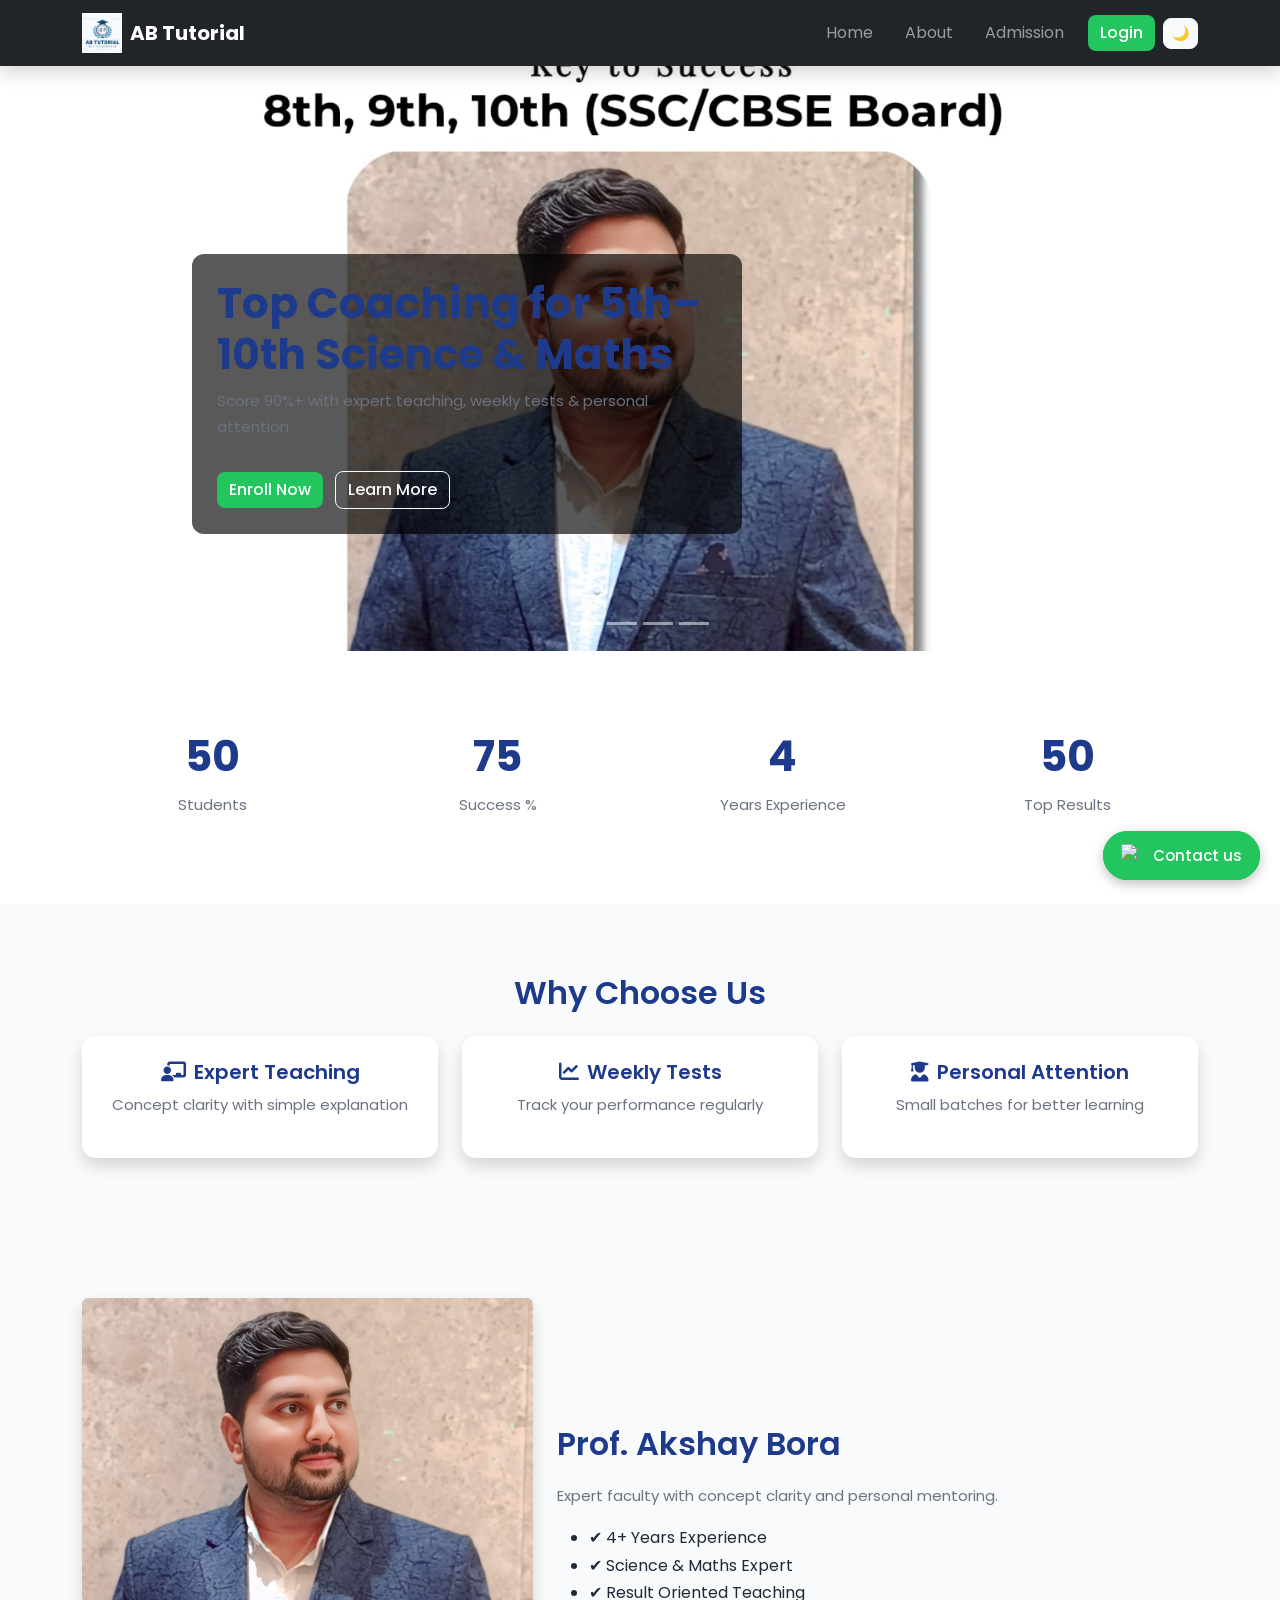
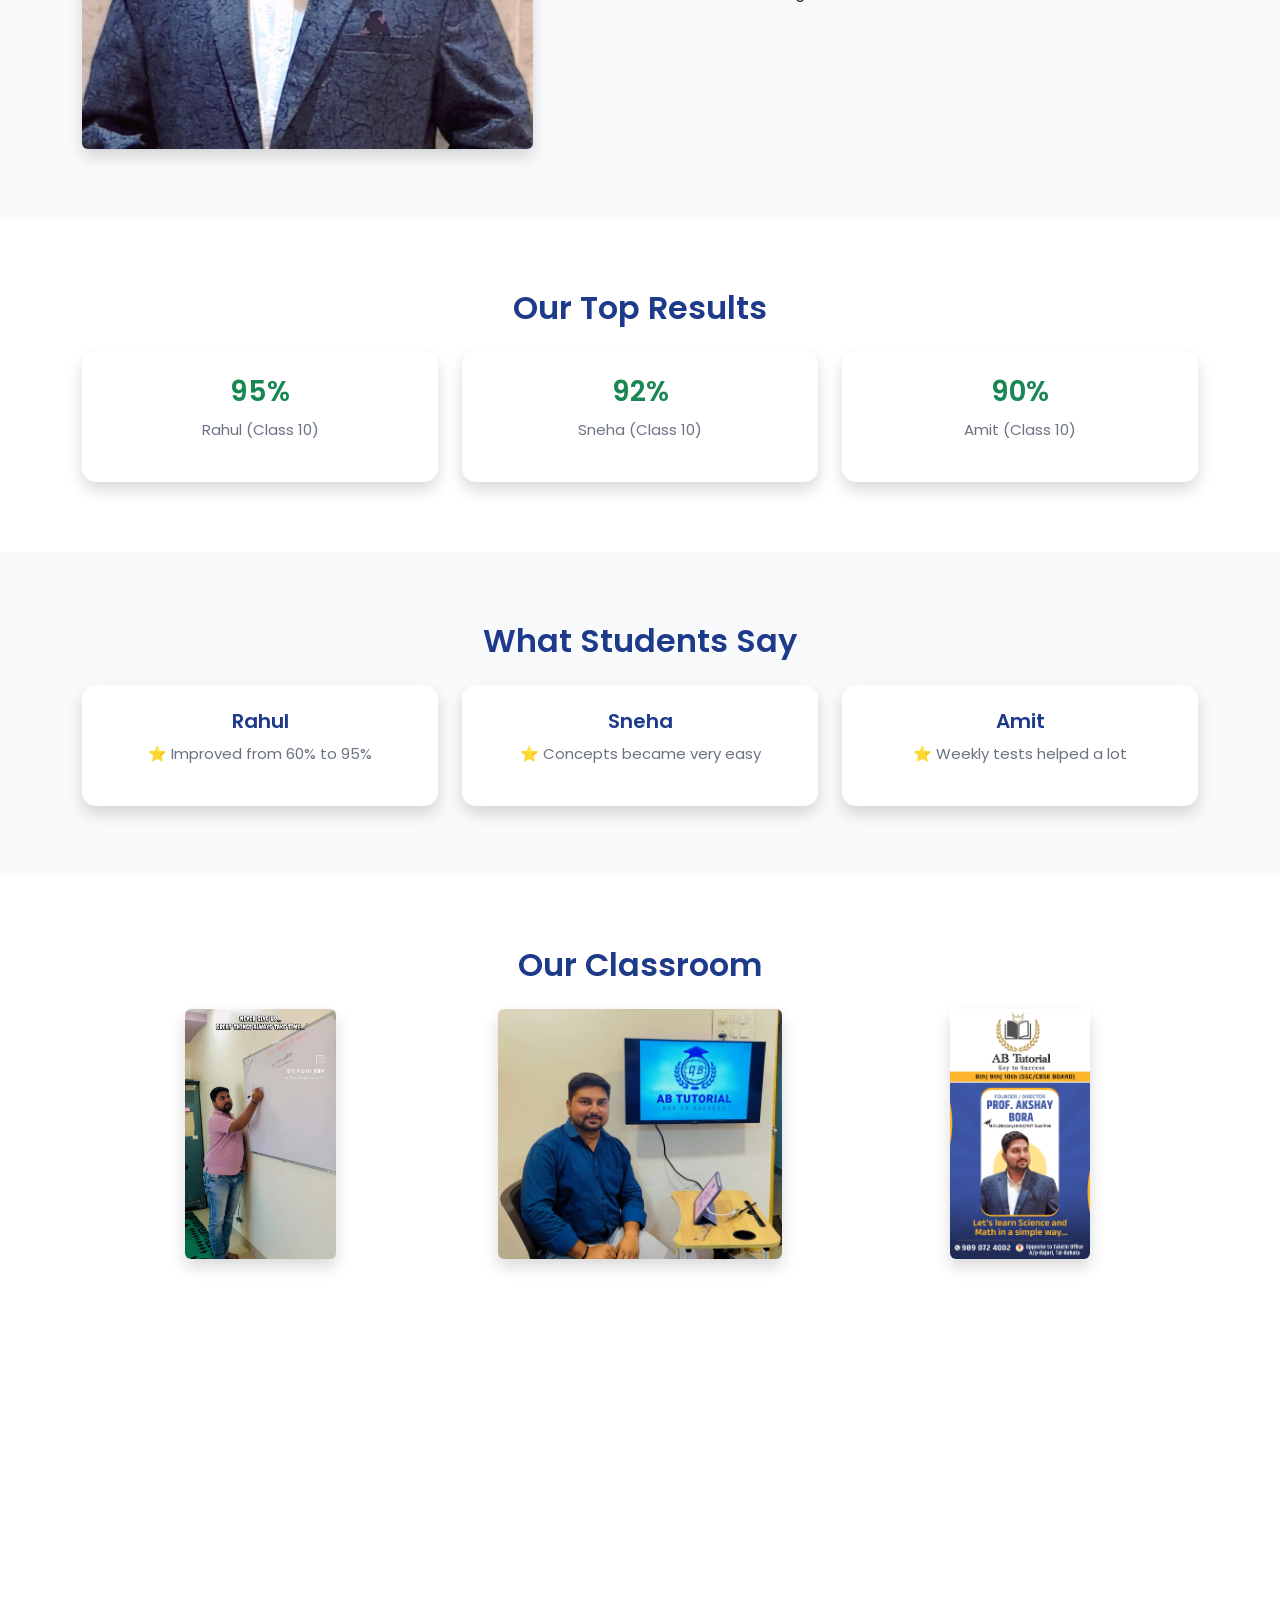
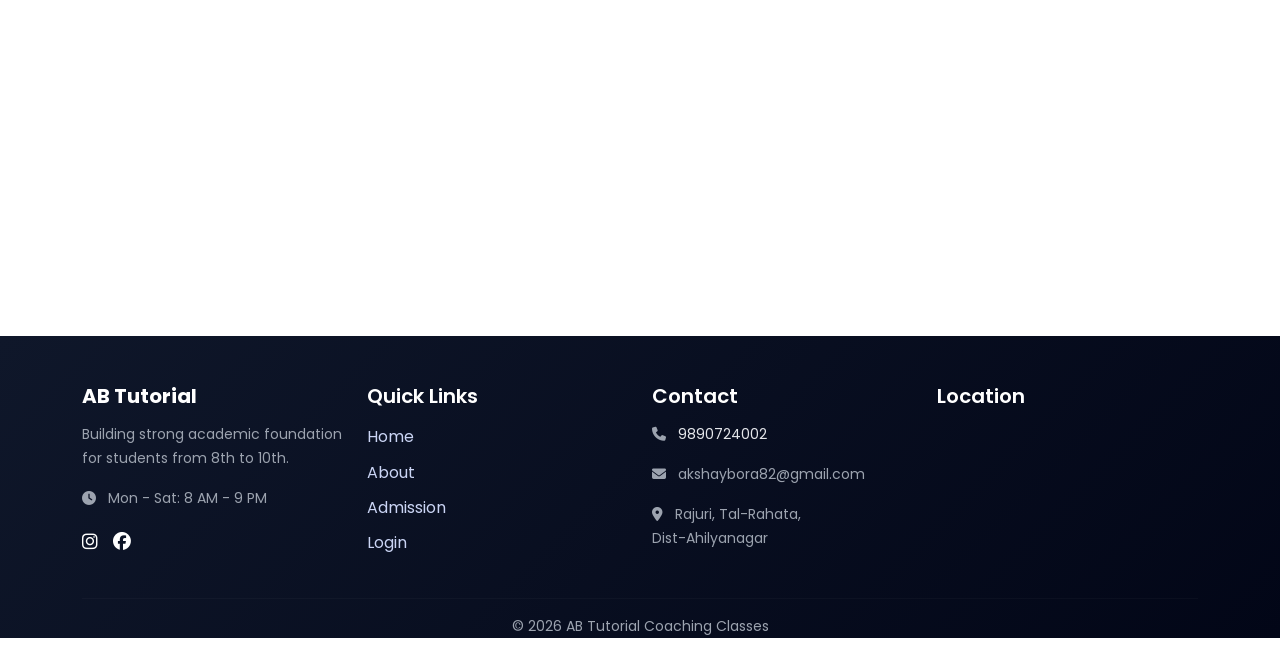
==== commit eda9d544: "Website Updated" ====
--- a/index.html
+++ b/index.html
@@ -23,61 +23,82 @@
 
   <div id="navbar"></div>
 
-  <!-- ===============================
-       🎬 HERO SLIDER
-  =============================== -->
-  <div id="carouselExample" class="carousel slide" data-bs-ride="carousel">
-
-    <div class="carousel-inner hero">
-
-      <div class="carousel-item active">
-        <img src="images/photo4.jpg" class="d-block w-100">
-
-        <div class="carousel-caption text-start">
-          <h1 class="fw-bold">Top Coaching for 8th–10th Science & Maths</h1>
-
-          <p class="mt-2">
-            Score 90%+ with expert teaching, weekly tests & personal attention
-          </p>
-
-          <div class="mt-3">
-            <a href="contact.html" class="btn btn-success btn-lg me-2">
-              🎯 Enroll Now
-            </a>
-
-            <a href="mocktest.html" class="btn btn-outline-light btn-lg">
-              📘 Free Test
-            </a>
-          </div>
-        </div>
-      </div>
-
-      <div class="carousel-item">
-        <img src="images/photo5.jpg" class="d-block w-100">
-        <div class="carousel-caption text-start">
-          <h2>Expert Faculty</h2>
-          <p>Learn from experienced teachers with proven results</p>
-        </div>
-      </div>
-
-    </div>
-
-    <!-- Indicators -->
-    <div class="carousel-indicators">
-      <button data-bs-target="#carouselExample" data-bs-slide-to="0" class="active"></button>
-      <button data-bs-target="#carouselExample" data-bs-slide-to="1"></button>
-    </div>
-
-    <!-- Controls -->
-    <button class="carousel-control-prev" data-bs-target="#carouselExample" data-bs-slide="prev">
-      <span class="carousel-control-prev-icon"></span>
-    </button>
-
-    <button class="carousel-control-next" data-bs-target="#carouselExample" data-bs-slide="next">
-      <span class="carousel-control-next-icon"></span>
-    </button>
+<!-- ===============================
+     🎬 HERO SLIDER (UPGRADED)
+=============================== -->
+<div id="carouselExample" class="carousel slide" data-bs-ride="carousel">
+
+  <div class="carousel-inner hero">
+
+    <!-- SLIDE 1 -->
+    <div class="carousel-item active">
+      <img src="images/photo4.jpg" class="d-block w-100">
+
+      <div class="carousel-caption text-start">
+        <h1 class="fw-bold">Top Coaching for 5th–10th Science & Maths</h1>
+        <p>Score 90%+ with expert teaching, weekly tests & personal attention</p>
+
+        <a href="contact.html" class="btn btn-success mt-3">Enroll Now</a>
+        <a href="about.html" class="btn btn-outline-light mt-3 ms-2">Learn More</a>
+      </div>
+    </div>
+
+    <!-- SLIDE 2 -->
+    <div class="carousel-item">
+      <img src="images/photo5.jpg" class="d-block w-100">
+
+      <div class="carousel-caption text-start">
+        <h2>Expert Faculty</h2>
+        <p>Learn from experienced teachers with proven results</p>
+
+        <a href="about.html" class="btn btn-primary mt-3">Meet Our Faculty</a>
+      </div>
+    </div>
+
+    <!-- SLIDE 3 -->
+    <div class="carousel-item">
+      <img src="images/photo6.jpg" class="d-block w-100">
+
+      <div class="carousel-caption text-start">
+        <h2>Small Batch Size</h2>
+        <p>Get personal attention and better understanding</p>
+
+        <a href="contact.html" class="btn btn-success mt-3">Join Now</a>
+      </div>
+    </div>
+
+    <!-- SLIDE 4 -->
+    <div class="carousel-item">
+      <img src="images/photo1.jpg" class="d-block w-100">
+
+      <div class="carousel-caption text-start">
+        <h2>Weekly Tests & Results</h2>
+        <p>Track your progress with regular exams and analysis</p>
+
+        <a href="mocktest.html" class="btn btn-primary mt-3">Try Mock Test</a>
+      </div>
+    </div>
 
   </div>
+
+  <!-- Indicators -->
+  <div class="carousel-indicators">
+    <button data-bs-target="#carouselExample" data-bs-slide-to="0" class="active"></button>
+    <button data-bs-target="#carouselExample" data-bs-slide-to="1"></button>
+    <button data-bs-target="#carouselExample" data-bs-slide-to="2"></button>
+    <button data-bs-target="#carouselExample" data-bs-slide-to="3"></button>
+  </div>
+
+  <!-- Controls -->
+  <button class="carousel-control-prev" data-bs-target="#carouselExample" data-bs-slide="prev">
+    <span class="carousel-control-prev-icon"></span>
+  </button>
+
+  <button class="carousel-control-next" data-bs-target="#carouselExample" data-bs-slide="next">
+    <span class="carousel-control-next-icon"></span>
+  </button>
+
+</div>
 
   <!-- ===============================
        📊 STATS
--- a/css/style.css
+++ b/css/style.css
@@ -104,17 +104,18 @@
    🎬 HERO / CAROUSEL
 =============================== */
 .hero img {
-  height: 60vh;
+  height: 65vh;
   object-fit: cover;
 }
 
+/* Caption */
 .carousel-caption {
-  max-width: 520px;
+  max-width: 550px;
   text-align: left;
   background: rgba(0, 0, 0, 0.65);
   padding: 25px;
   border-radius: 12px;
-  backdrop-filter: blur(4px);
+  bottom: 20%;
 }
 
 /* ===============================
@@ -288,23 +289,43 @@
   }
 }
 
+/* ===============================
+   📱 MOBILE FIX
+=============================== */
 @media (max-width: 768px) {
 
+  /* Image smaller */
   .hero img {
-    height: 40vh;
-  }
-
+    height: 45vh;
+    object-fit: cover;
+  }
+
+  /* Caption full width */
   .carousel-caption {
-    padding: 15px;
-  }
-
-  .gallery img {
-    height: 180px;
-  }
-
-  .img-fluid {
-    height: 200px;
-    object-fit: cover;
+    bottom: 10px;
+    left: 10px;
+    right: 10px;
+    padding: 12px;
+    max-width: 100%;
+  }
+
+  /* Text smaller */
+  .carousel-caption h1 {
+    font-size: 20px;
+  }
+
+  .carousel-caption h2 {
+    font-size: 18px;
+  }
+
+  .carousel-caption p {
+    font-size: 13px;
+  }
+
+  /* Buttons smaller */
+  .carousel-caption .btn {
+    font-size: 12px;
+    padding: 6px 10px;
   }
 
   .whatsapp-contact {
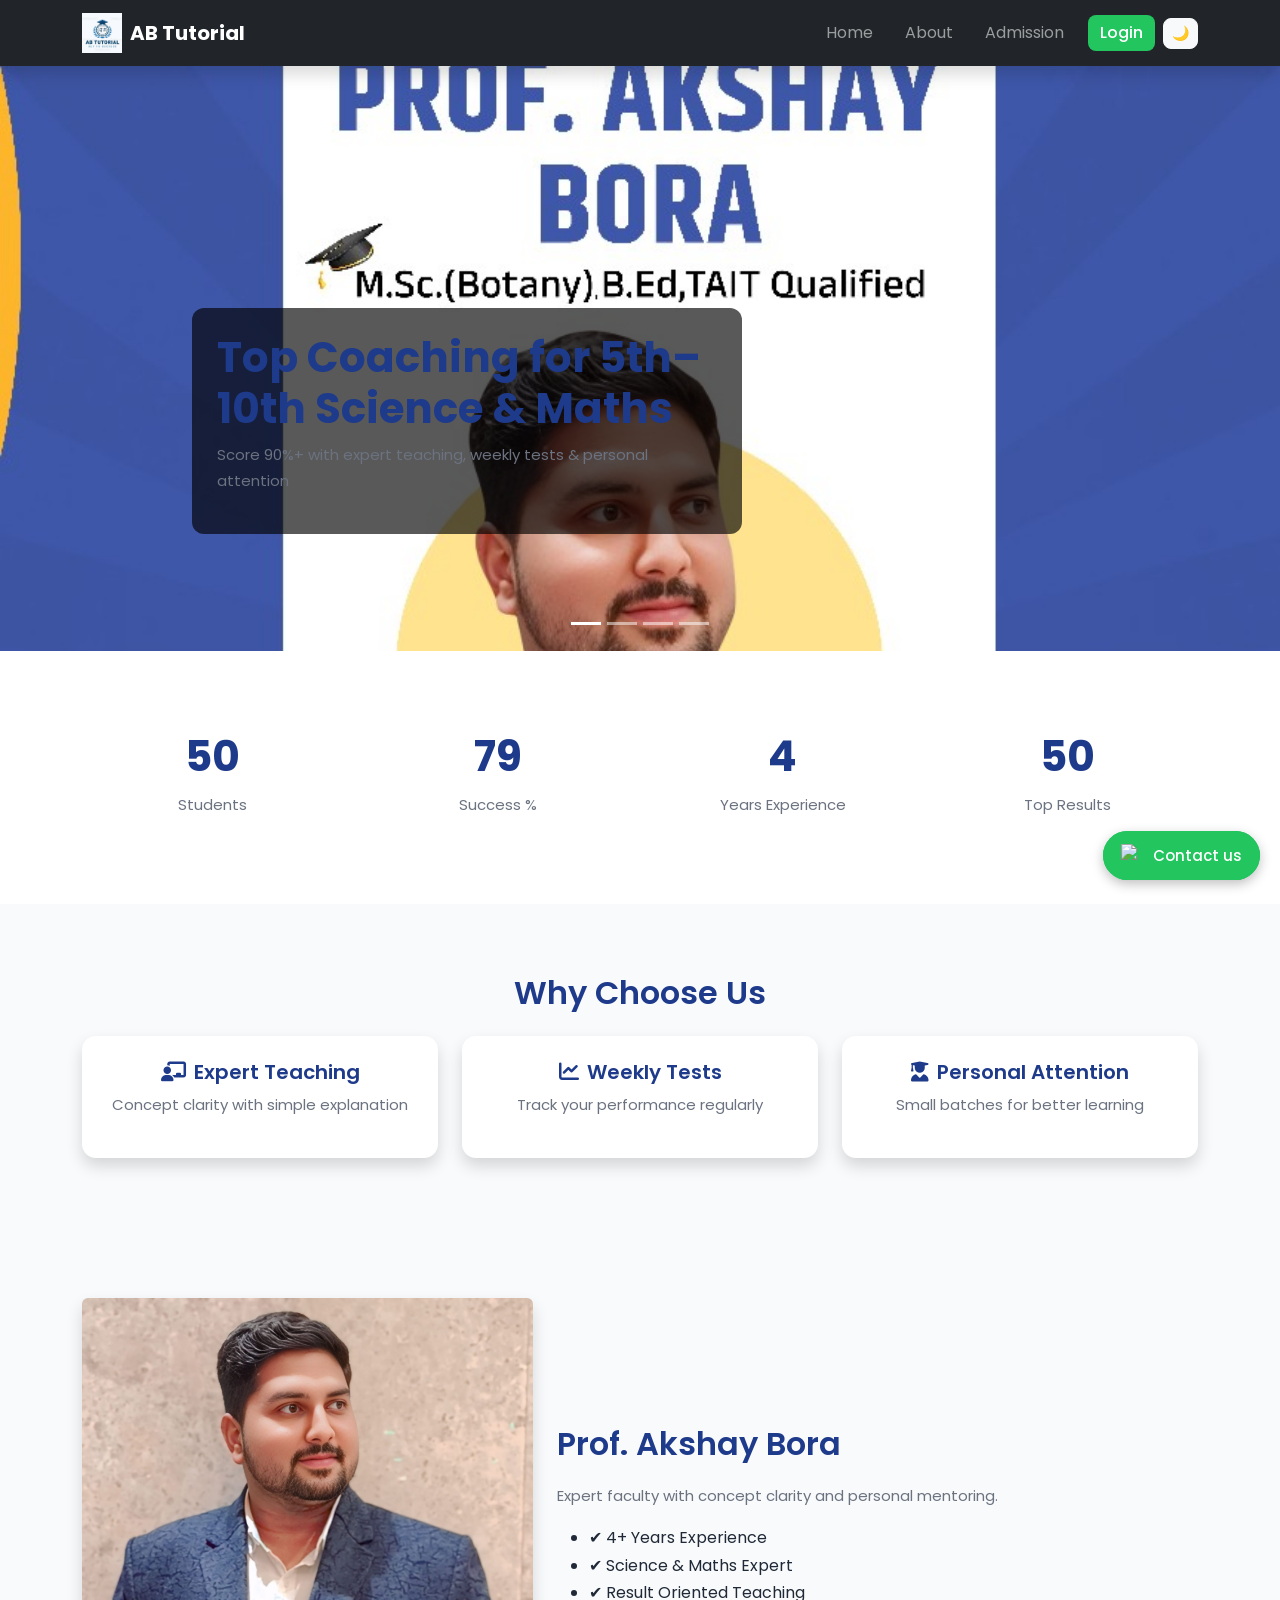
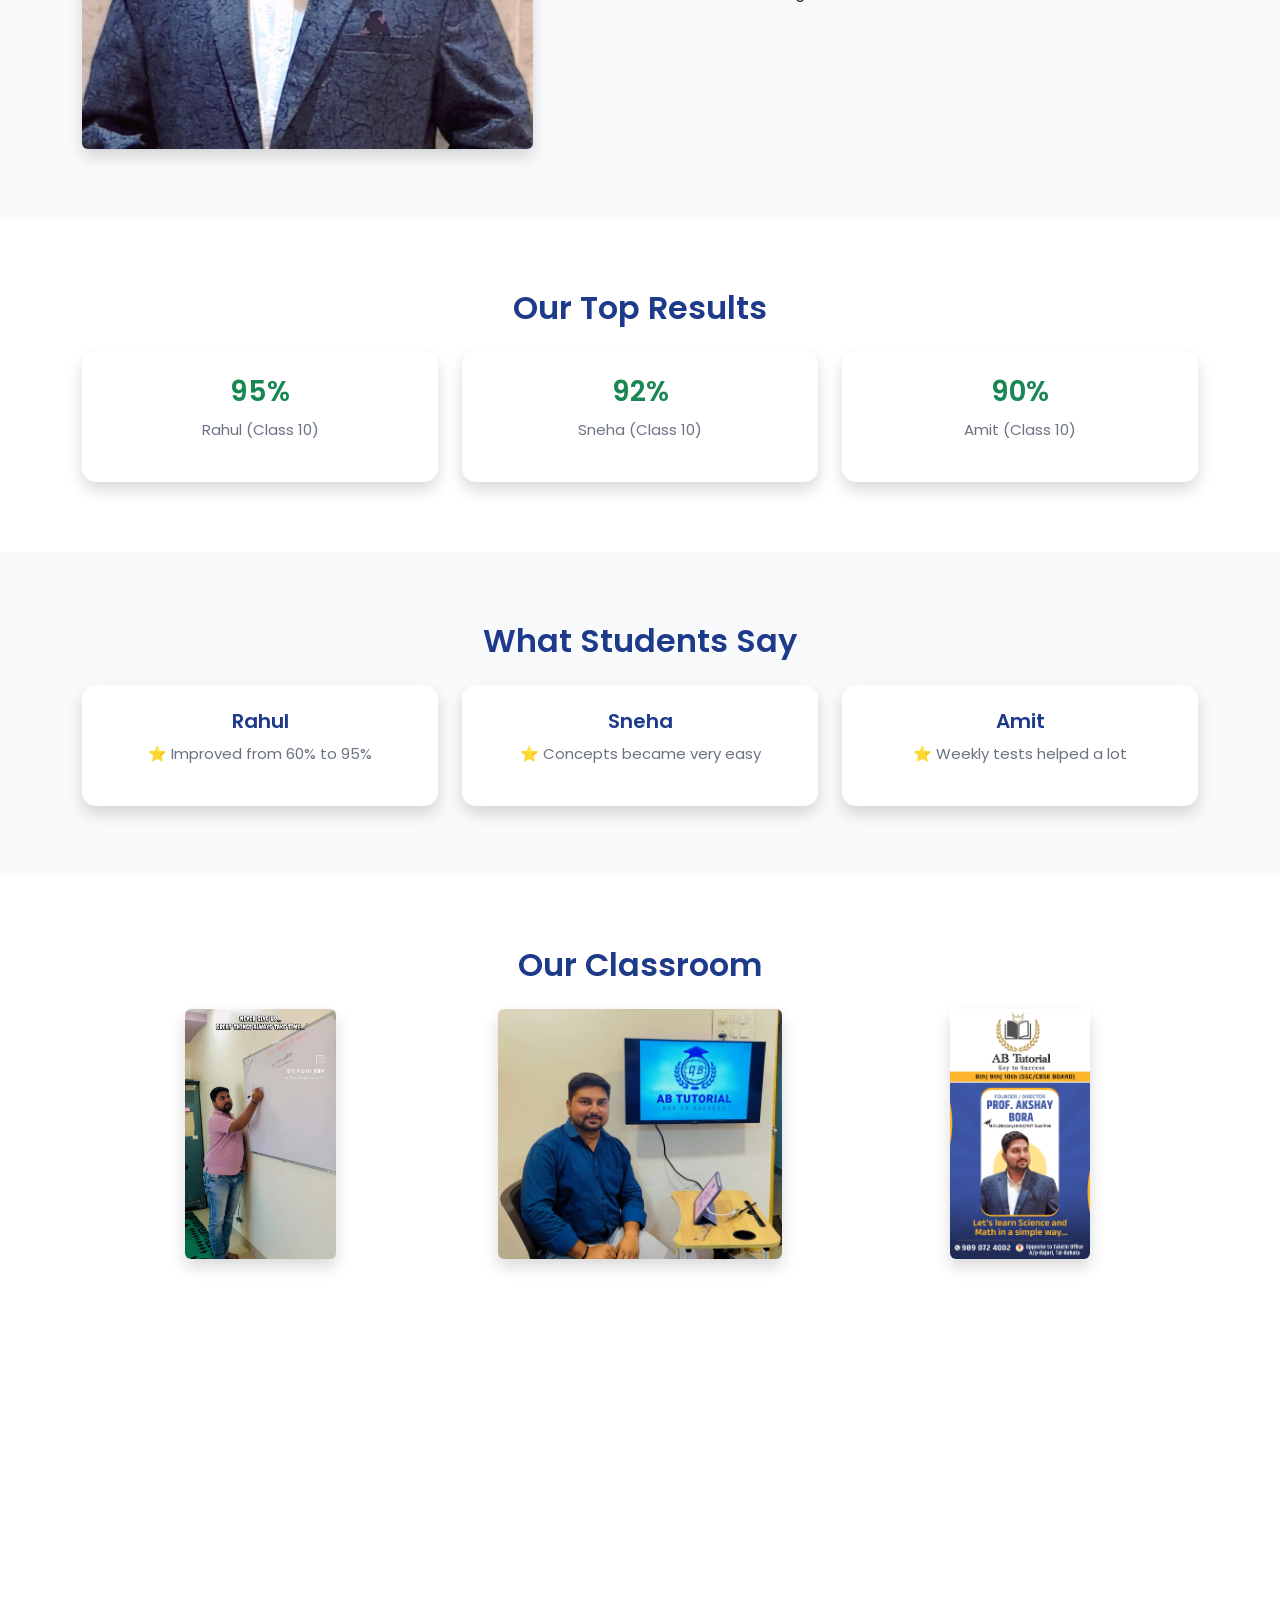
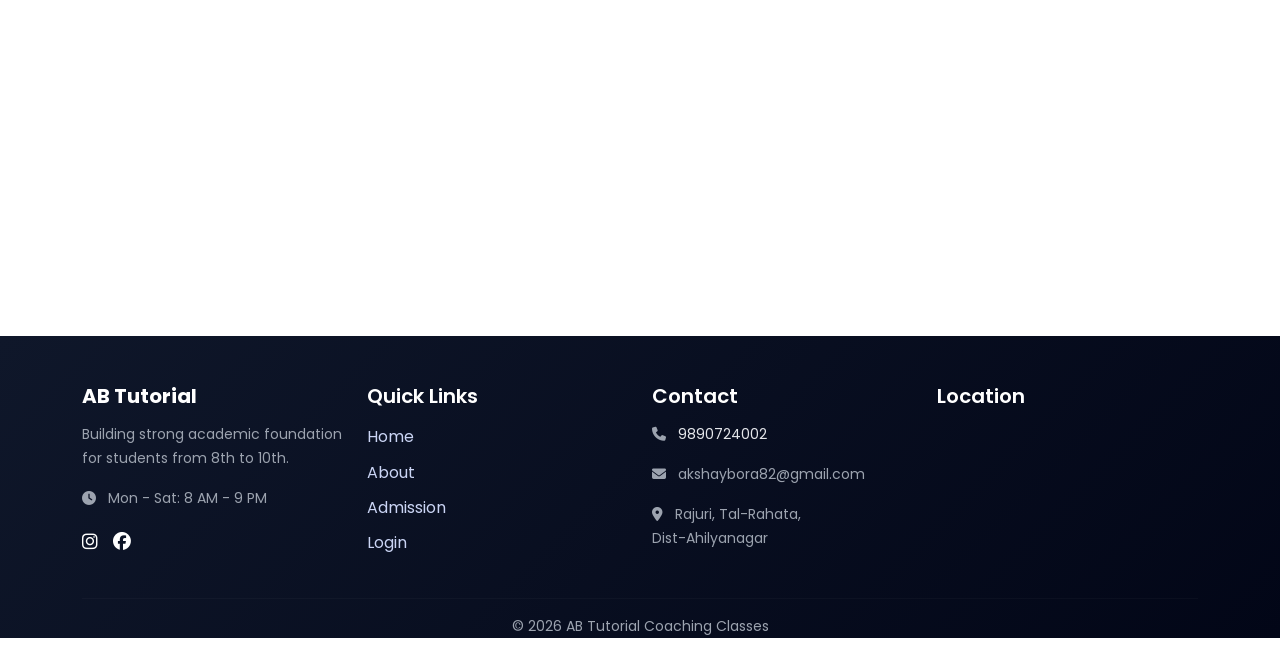
==== commit c263ae2f: "Website Updated" ====
--- a/index.html
+++ b/index.html
@@ -23,82 +23,63 @@
 
   <div id="navbar"></div>
 
-<!-- ===============================
+  <!-- ===============================
      🎬 HERO SLIDER (UPGRADED)
 =============================== -->
-<div id="carouselExample" class="carousel slide" data-bs-ride="carousel">
-
-  <div class="carousel-inner hero">
-
-    <!-- SLIDE 1 -->
-    <div class="carousel-item active">
-      <img src="images/photo4.jpg" class="d-block w-100">
-
-      <div class="carousel-caption text-start">
-        <h1 class="fw-bold">Top Coaching for 5th–10th Science & Maths</h1>
-        <p>Score 90%+ with expert teaching, weekly tests & personal attention</p>
-
-        <a href="contact.html" class="btn btn-success mt-3">Enroll Now</a>
-        <a href="about.html" class="btn btn-outline-light mt-3 ms-2">Learn More</a>
-      </div>
-    </div>
-
-    <!-- SLIDE 2 -->
-    <div class="carousel-item">
-      <img src="images/photo5.jpg" class="d-block w-100">
-
-      <div class="carousel-caption text-start">
-        <h2>Expert Faculty</h2>
-        <p>Learn from experienced teachers with proven results</p>
-
-        <a href="about.html" class="btn btn-primary mt-3">Meet Our Faculty</a>
-      </div>
-    </div>
-
-    <!-- SLIDE 3 -->
-    <div class="carousel-item">
-      <img src="images/photo6.jpg" class="d-block w-100">
-
-      <div class="carousel-caption text-start">
-        <h2>Small Batch Size</h2>
-        <p>Get personal attention and better understanding</p>
-
-        <a href="contact.html" class="btn btn-success mt-3">Join Now</a>
-      </div>
-    </div>
-
-    <!-- SLIDE 4 -->
-    <div class="carousel-item">
-      <img src="images/photo1.jpg" class="d-block w-100">
-
-      <div class="carousel-caption text-start">
-        <h2>Weekly Tests & Results</h2>
-        <p>Track your progress with regular exams and analysis</p>
-
-        <a href="mocktest.html" class="btn btn-primary mt-3">Try Mock Test</a>
-      </div>
-    </div>
-
+  <div id="carouselExample" class="carousel slide" data-bs-ride="carousel">
+
+    <div class="carousel-inner hero">
+
+      <!-- SLIDE 1 -->
+      <div class="carousel-item active">
+        <img src="images/banner.jpg" class="d-block w-100">
+
+        <div class="carousel-caption text-start">
+          <h1 class="fw-bold">Top Coaching for 5th–10th Science & Maths</h1>
+          <p>Score 90%+ with expert teaching, weekly tests & personal attention</p>
+        </div>
+      </div>
+
+      <!-- SLIDE 2 -->
+      <div class="carousel-item">
+        <img src="images/photo5.jpg" class="d-block w-100">
+
+        <div class="carousel-caption text-start">
+          <h2>Expert Faculty</h2>
+          <p>Learn from experienced teachers with proven results</p>
+        </div>
+      </div>
+
+      <!-- SLIDE 3 -->
+      <div class="carousel-item">
+        <img src="images/photo4.jpg" class="d-block w-100">
+
+        <div class="carousel-caption text-start">
+          <h2>Small Batch Size</h2>
+          <p>Get personal attention and better understanding</p>
+        </div>
+      </div>
+
+      <!-- SLIDE 4 -->
+      <div class="carousel-item">
+        <img src="images/photo7.jpg" class="d-block w-100">
+
+        <div class="carousel-caption text-start">
+          <h2>Weekly Tests & Results</h2>
+          <p>Track your progress with regular exams and analysis</p>
+        </div>
+      </div>
+
+    </div>
+
+    <!-- Indicators -->
+    <div class="carousel-indicators">
+      <button data-bs-target="#carouselExample" data-bs-slide-to="0" class="active"></button>
+      <button data-bs-target="#carouselExample" data-bs-slide-to="1"></button>
+      <button data-bs-target="#carouselExample" data-bs-slide-to="2"></button>
+      <button data-bs-target="#carouselExample" data-bs-slide-to="3"></button>
+    </div>
   </div>
-
-  <!-- Indicators -->
-  <div class="carousel-indicators">
-    <button data-bs-target="#carouselExample" data-bs-slide-to="0" class="active"></button>
-    <button data-bs-target="#carouselExample" data-bs-slide-to="1"></button>
-    <button data-bs-target="#carouselExample" data-bs-slide-to="2"></button>
-    <button data-bs-target="#carouselExample" data-bs-slide-to="3"></button>
-  </div>
-
-  <!-- Controls -->
-  <button class="carousel-control-prev" data-bs-target="#carouselExample" data-bs-slide="prev">
-    <span class="carousel-control-prev-icon"></span>
-  </button>
-
-  <button class="carousel-control-next" data-bs-target="#carouselExample" data-bs-slide="next">
-    <span class="carousel-control-next-icon"></span>
-  </button>
-
-</div>
 
   <!-- ===============================
        📊 STATS
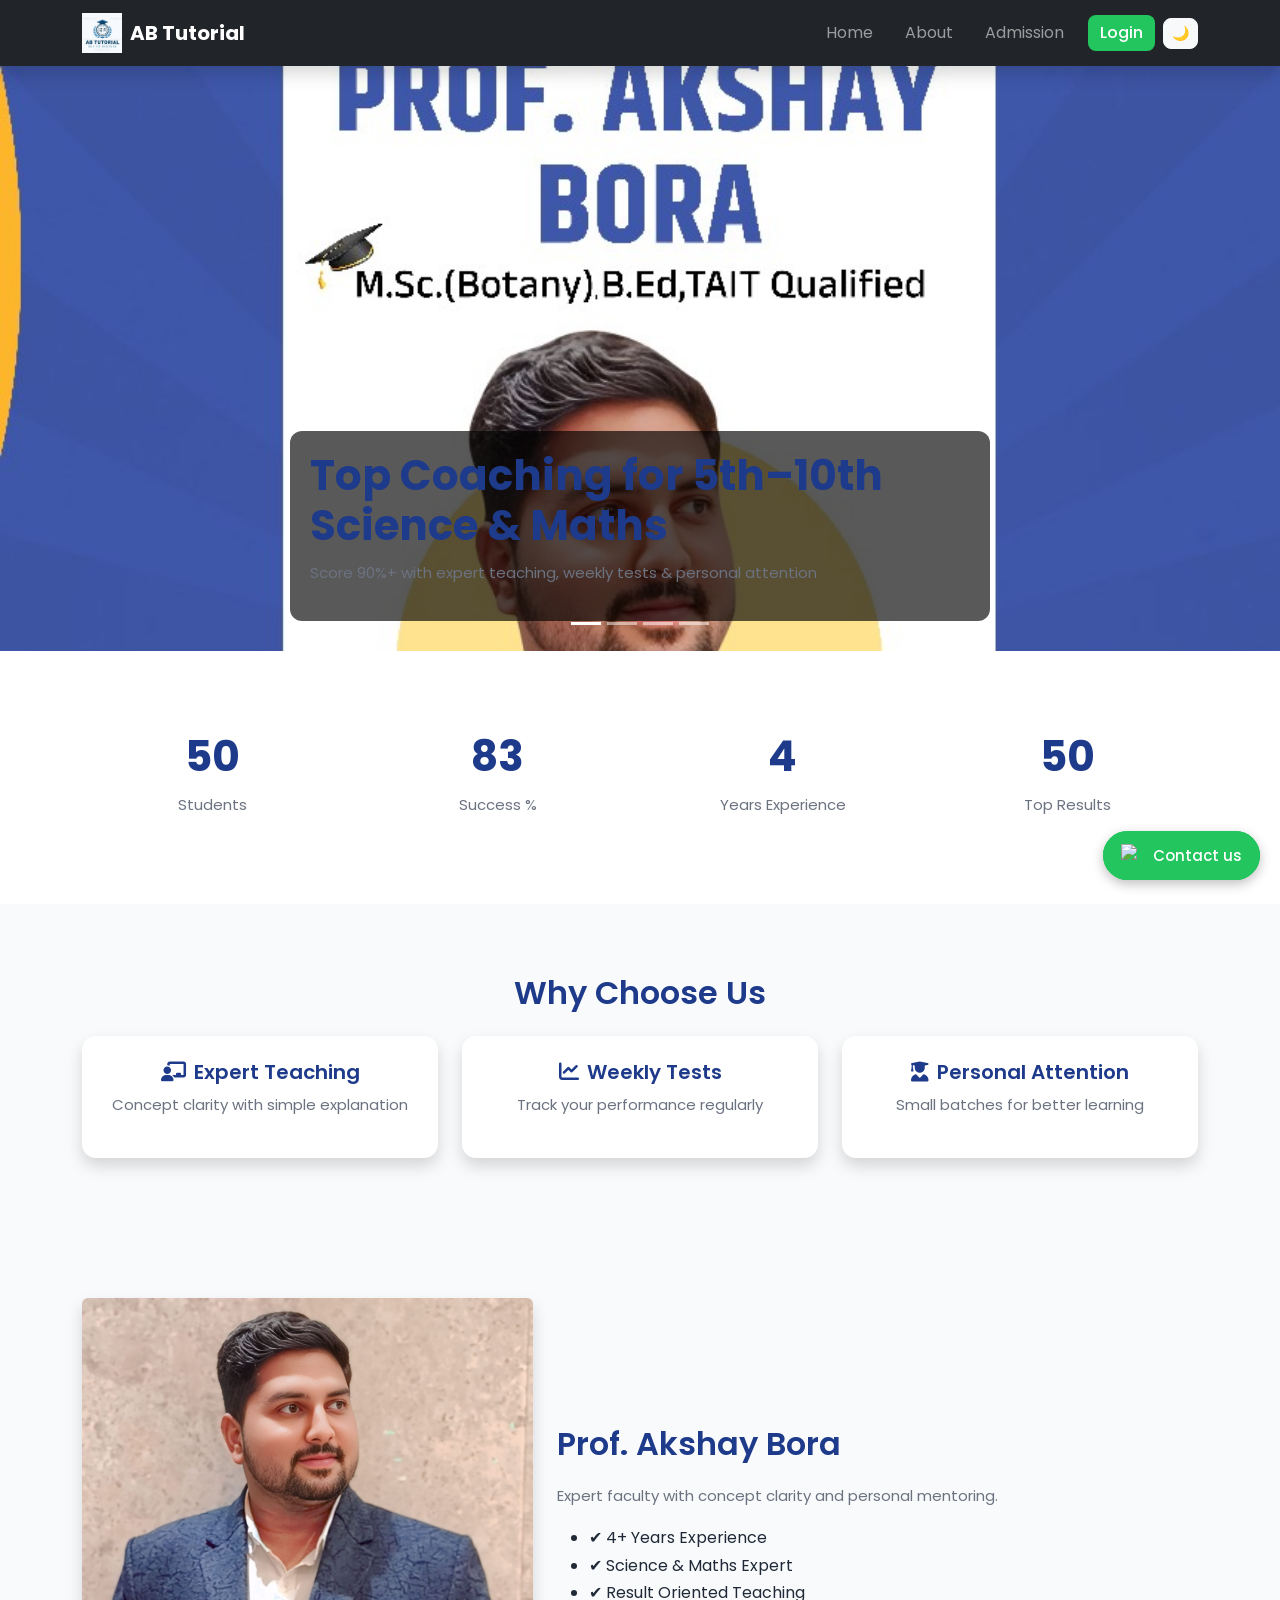
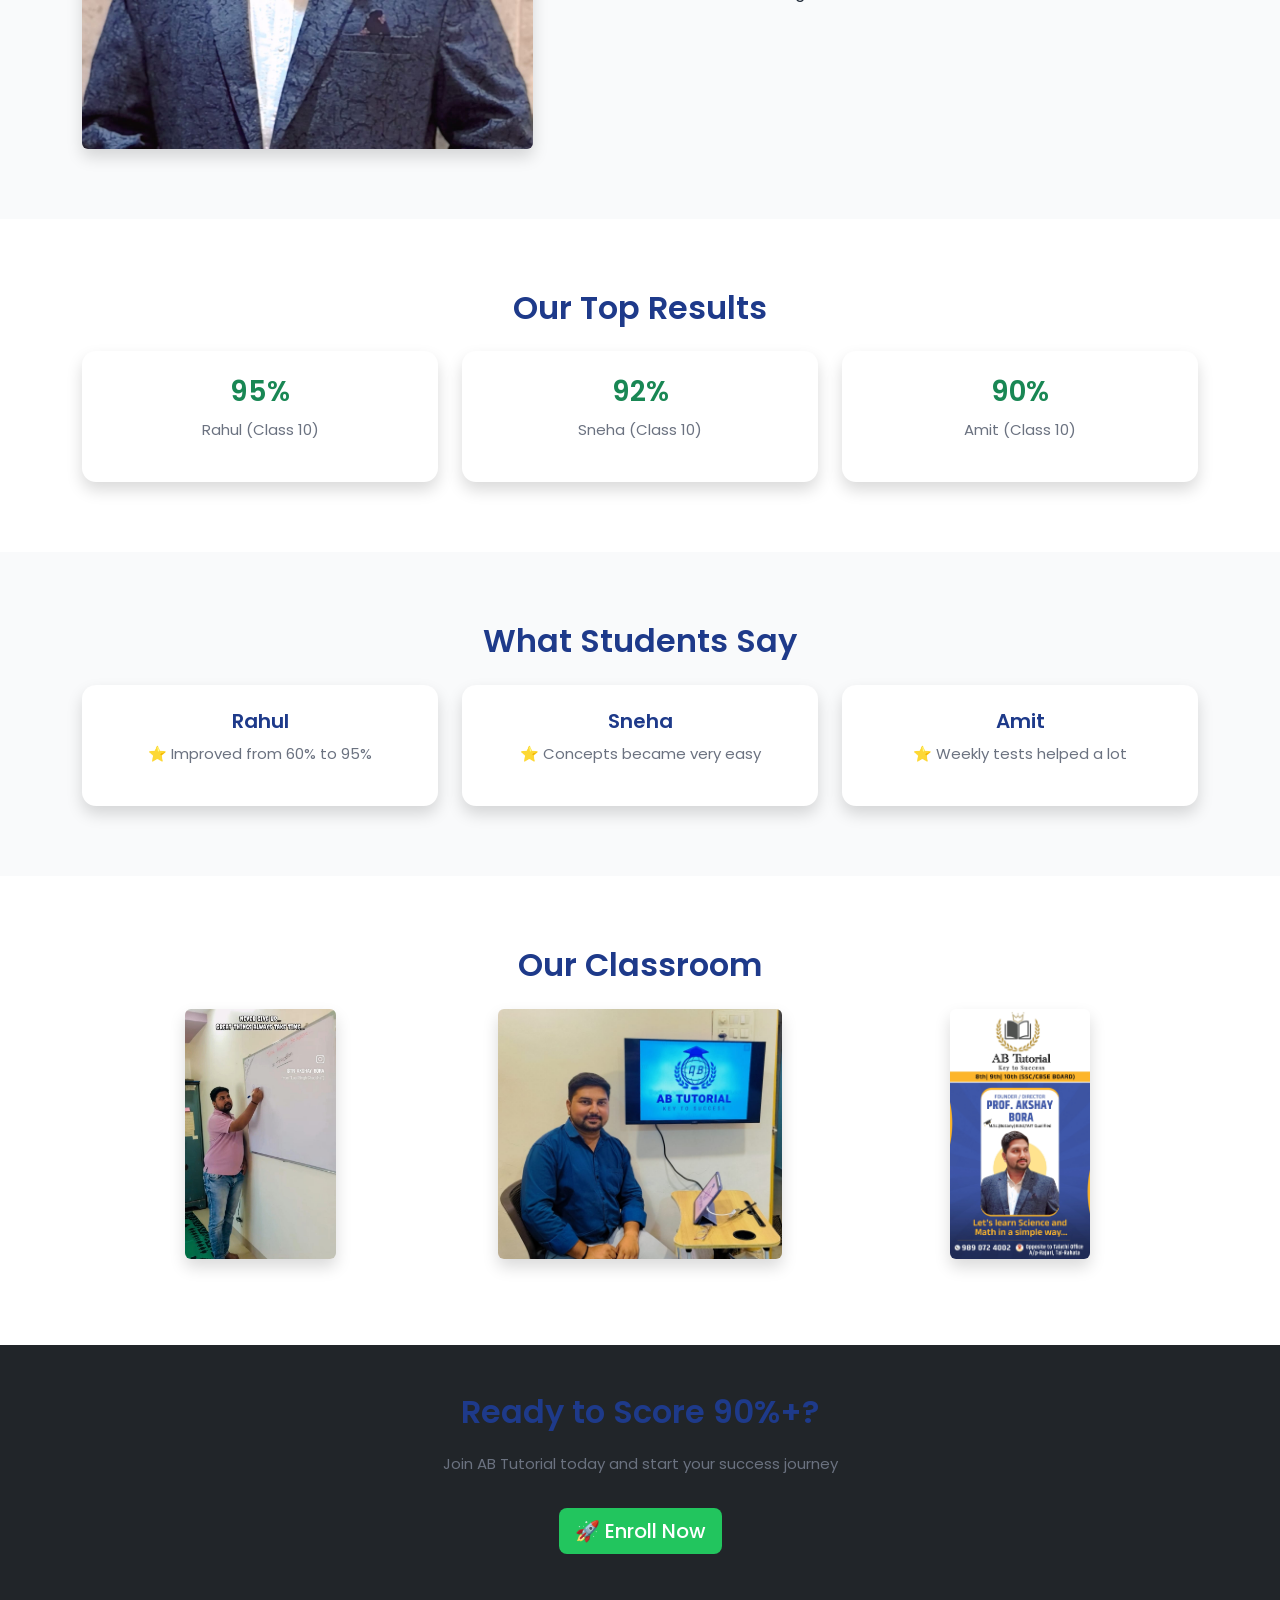
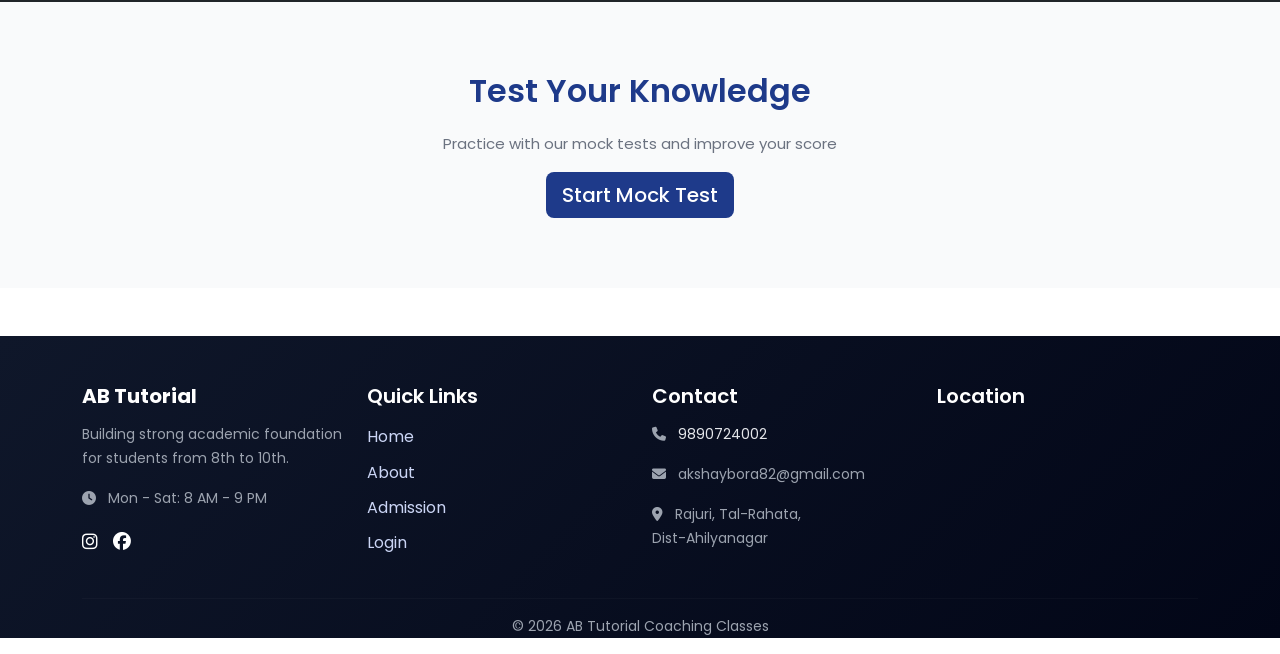
==== commit 2c8c74ce: "Website Updated" ====
--- a/index.html
+++ b/index.html
@@ -34,7 +34,7 @@
       <div class="carousel-item active">
         <img src="images/banner.jpg" class="d-block w-100">
 
-        <div class="carousel-caption text-start">
+        <div class="carousel-caption">
           <h1 class="fw-bold">Top Coaching for 5th–10th Science & Maths</h1>
           <p>Score 90%+ with expert teaching, weekly tests & personal attention</p>
         </div>
@@ -44,7 +44,7 @@
       <div class="carousel-item">
         <img src="images/photo5.jpg" class="d-block w-100">
 
-        <div class="carousel-caption text-start">
+        <div class="carousel-caption">
           <h2>Expert Faculty</h2>
           <p>Learn from experienced teachers with proven results</p>
         </div>
@@ -54,7 +54,7 @@
       <div class="carousel-item">
         <img src="images/photo4.jpg" class="d-block w-100">
 
-        <div class="carousel-caption text-start">
+        <div class="carousel-caption">
           <h2>Small Batch Size</h2>
           <p>Get personal attention and better understanding</p>
         </div>
@@ -64,7 +64,7 @@
       <div class="carousel-item">
         <img src="images/photo7.jpg" class="d-block w-100">
 
-        <div class="carousel-caption text-start">
+        <div class="carousel-caption">
           <h2>Weekly Tests & Results</h2>
           <p>Track your progress with regular exams and analysis</p>
         </div>
--- a/css/style.css
+++ b/css/style.css
@@ -110,12 +110,19 @@
 
 /* Caption */
 .carousel-caption {
-  max-width: 550px;
+  position: absolute;
+  left: 50%;
+  transform: translateX(-50%);
+  bottom: 30px;
+
+  width: 90%;
+  max-width: 700px;
+
   text-align: left;
+
   background: rgba(0, 0, 0, 0.65);
-  padding: 25px;
+  padding: 20px;
   border-radius: 12px;
-  bottom: 20%;
 }
 
 /* ===============================
@@ -301,28 +308,28 @@
   }
 
   /* Caption full width */
-  .carousel-caption {
+ .carousel-caption {
     bottom: 10px;
     left: 10px;
     right: 10px;
+    transform: none;
+
+    width: auto;
     padding: 12px;
-    max-width: 100%;
-  }
-
-  /* Text smaller */
+  }
+
   .carousel-caption h1 {
-    font-size: 20px;
+    font-size: 18px;
   }
 
   .carousel-caption h2 {
-    font-size: 18px;
+    font-size: 16px;
   }
 
   .carousel-caption p {
     font-size: 13px;
   }
 
-  /* Buttons smaller */
   .carousel-caption .btn {
     font-size: 12px;
     padding: 6px 10px;
@@ -402,32 +409,74 @@
 }
 
 /* ===============================
-   🌙 DARK MODE
-=============================== */
+   🌙 DARK MODE (FULL FIX)
+=============================== */
+
 body.dark-mode {
   background: #020617;
   color: #e5e7eb;
 }
 
+/* Headings */
 body.dark-mode h1,
 body.dark-mode h2,
-body.dark-mode h3 {
+body.dark-mode h3,
+body.dark-mode h4,
+body.dark-mode h5 {
   color: #60a5fa;
 }
 
+/* Paragraph */
 body.dark-mode p {
   color: #cbd5f5;
 }
 
+/* Sections */
+body.dark-mode section {
+  background: #020617 !important;
+}
+
+/* Fix Bootstrap bg-light */
+body.dark-mode .bg-light {
+  background: #020617 !important;
+}
+
+/* Cards */
 body.dark-mode .card {
   background: #0f172a;
   color: white;
-}
-
-body.dark-mode section {
+  border: 1px solid rgba(255,255,255,0.05);
+}
+
+/* Navbar */
+body.dark-mode .navbar {
   background: #020617 !important;
 }
 
+/* Footer */
 body.dark-mode footer {
-  background: #020617;
+  background: #020617 !important;
+}
+
+/* Tables */
+body.dark-mode .table {
+  color: #e5e7eb;
+}
+
+body.dark-mode .table thead {
+  background: #0f172a;
+}
+
+/* Inputs */
+body.dark-mode input,
+body.dark-mode select {
+  background: #0f172a;
+  color: white;
+  border: 1px solid #334155;
+}
+
+/* Buttons */
+body.dark-mode .btn-light {
+  background: #0f172a;
+  color: white;
 }
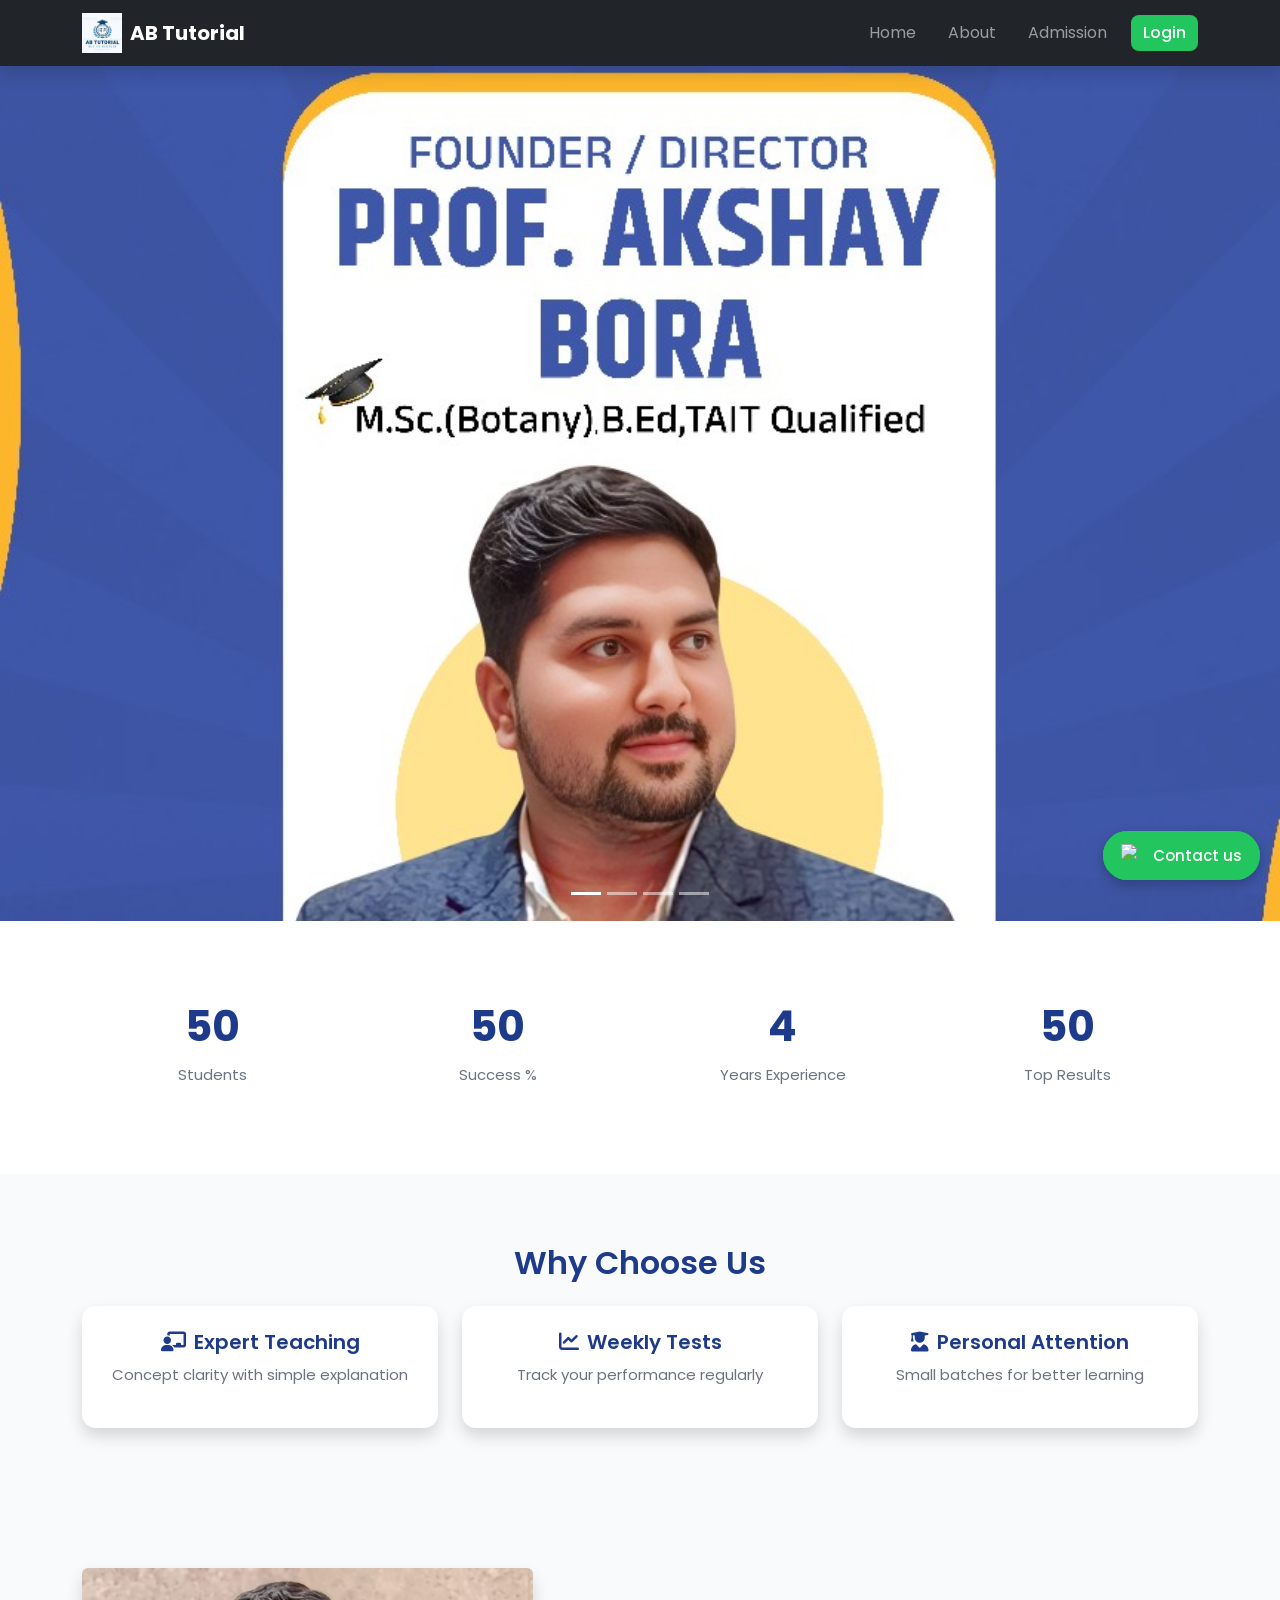
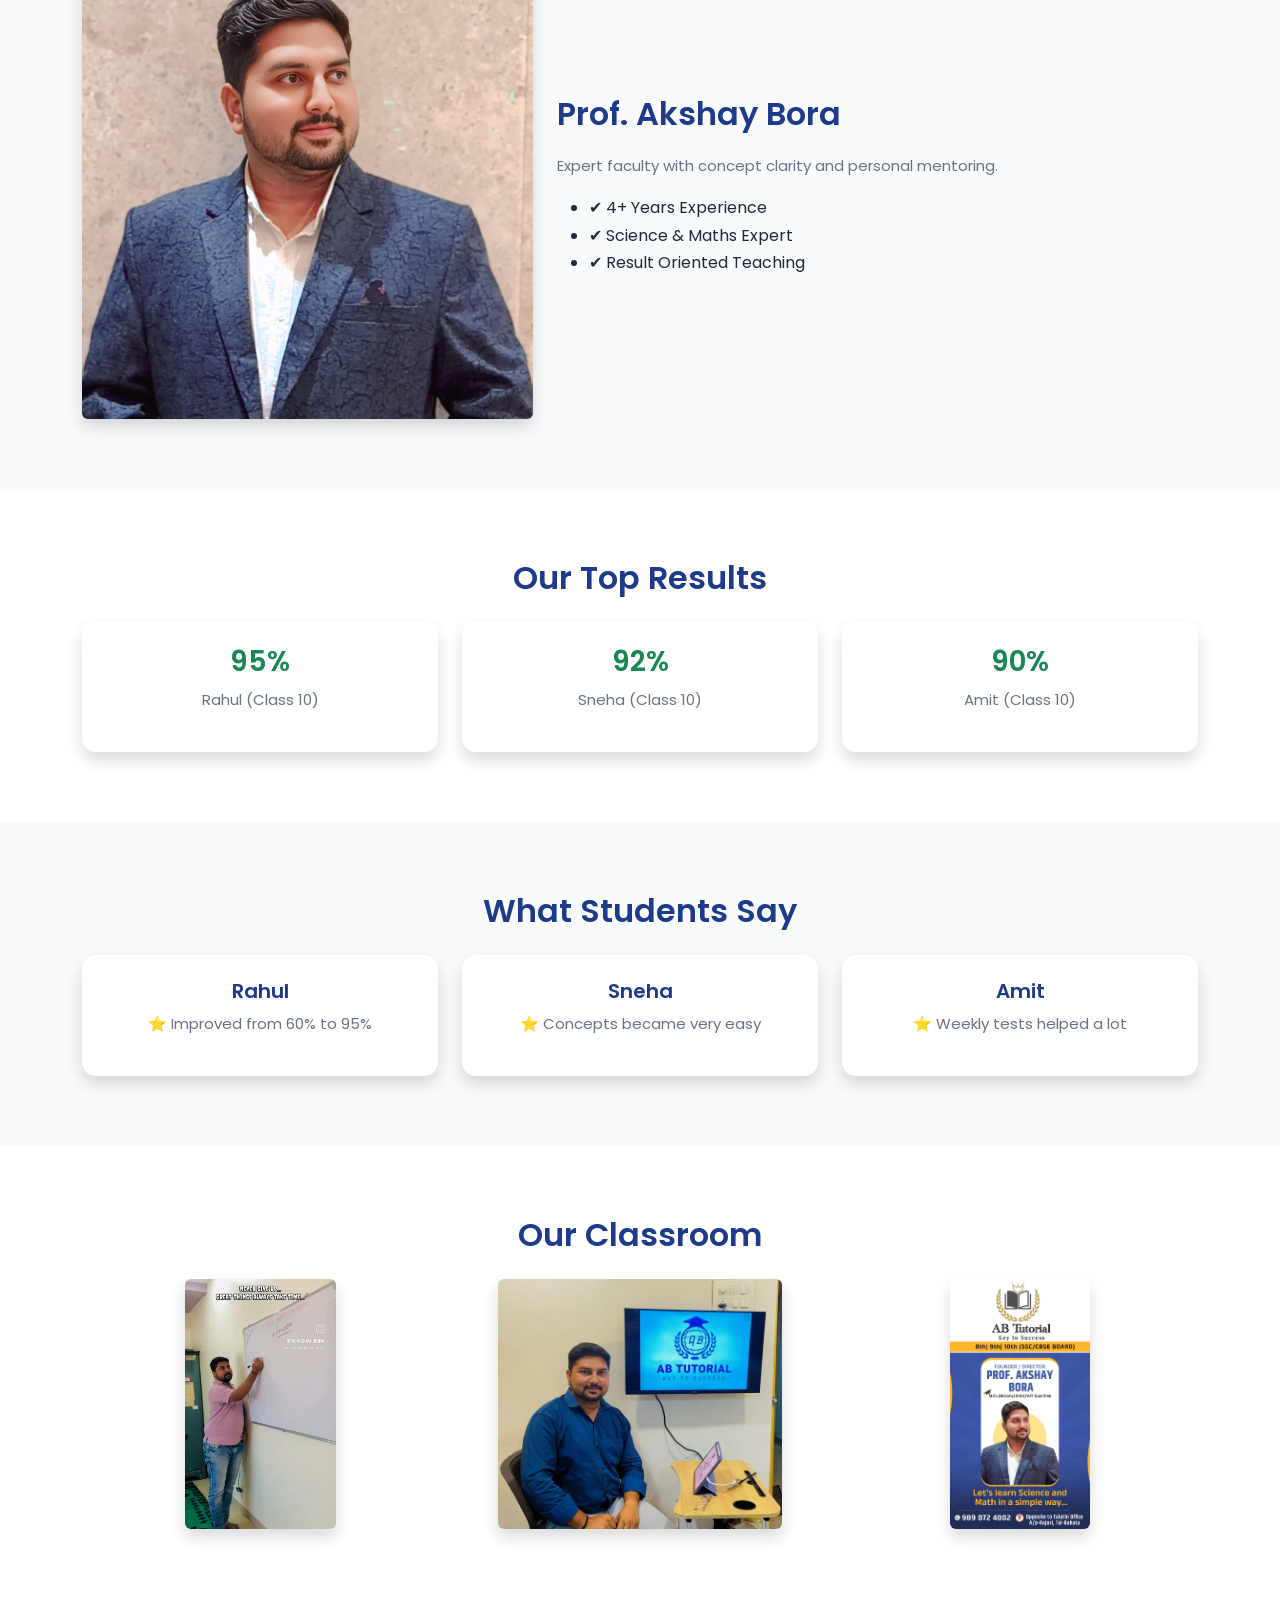
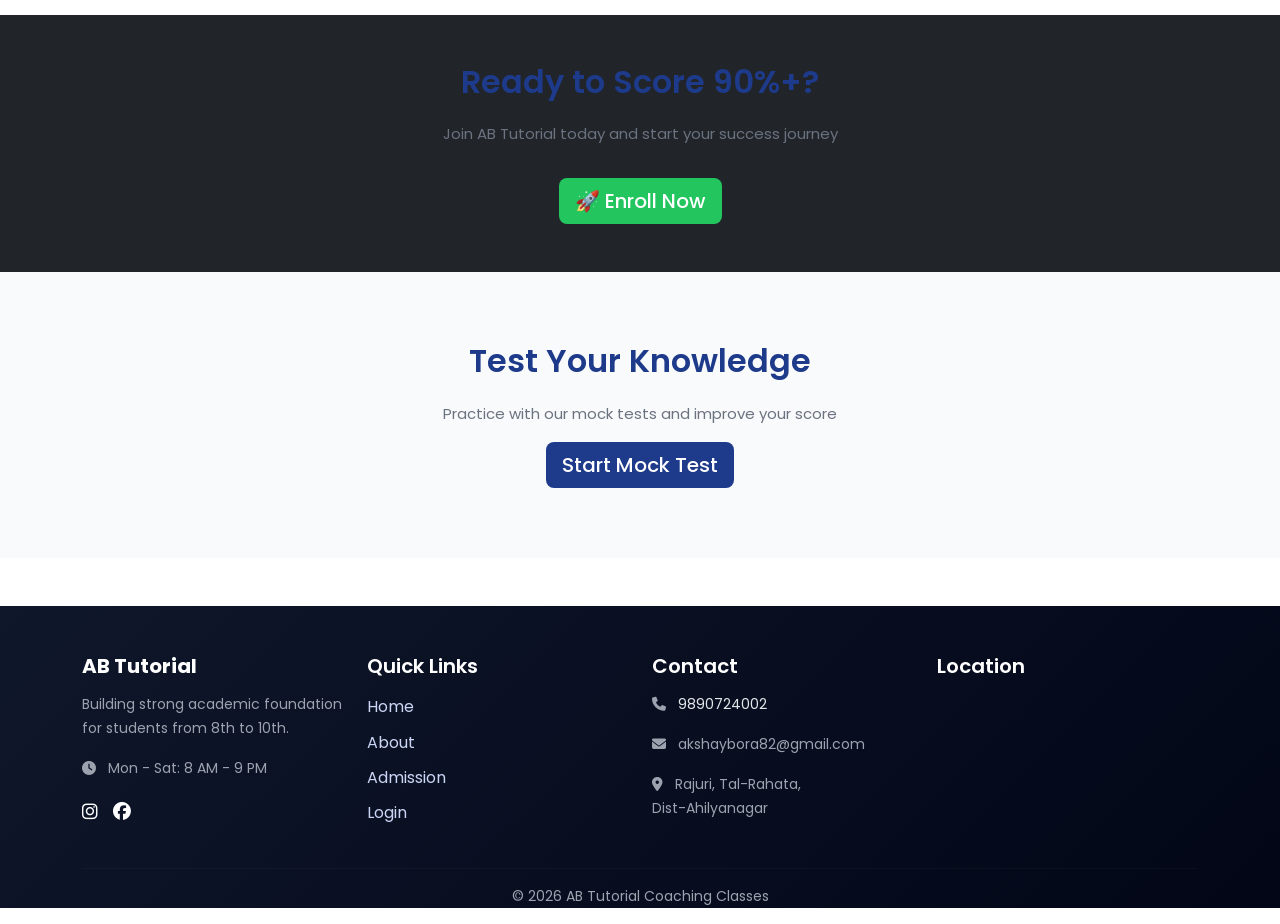
==== commit fe01aa68: "Website Updated" ====
--- a/index.html
+++ b/index.html
@@ -5,7 +5,17 @@
   <meta charset="UTF-8">
   <title>AB Tutorial Coaching Classes</title>
   <meta name="viewport" content="width=device-width, initial-scale=1">
-
+  <meta name="description"
+    content="AB Tutorial Coaching Classes offers expert coaching for 5th to 10th Science and Mathematics. Score 90%+ with personal attention and weekly tests.">
+  <meta property="og:title" content="AB Tutorial Coaching Classes">
+
+  <meta property="og:image" content="https://akashbora02.github.io/ab-tutorials/images/banner.jpg">
+
+  <meta property="og:url" content="https://akashbora02.github.io/ab-tutorials/">
+
+  <meta property="og:type" content="website">
+
+  <link rel="icon" href="images/logo.png">
   <!-- FONT -->
   <link href="https://fonts.googleapis.com/css2?family=Poppins:wght@300;400;600&display=swap" rel="stylesheet">
 
--- a/css/style.css
+++ b/css/style.css
@@ -25,7 +25,11 @@
 }
 
 /* Headings */
-h1, h2, h3, h4, h5 {
+h1,
+h2,
+h3,
+h4,
+h5 {
   font-weight: 600;
   color: var(--primary);
 }
@@ -54,7 +58,7 @@
 }
 
 a:hover {
-  text-decoration: underline;
+  text-decoration: none;
 }
 
 /* Sections */
@@ -103,25 +107,34 @@
 /* ===============================
    🎬 HERO / CAROUSEL
 =============================== */
+/* 🎬 CAROUSEL FIXED HEIGHT */
+.hero {
+  height: 95vh;
+  /* same height for all slides */
+}
+
 .hero img {
-  height: 65vh;
+  width: 100%;
+  height: 95vh;
   object-fit: cover;
+  /* fills without distortion */
 }
 
 /* Caption */
 .carousel-caption {
+  display: none;
   position: absolute;
   left: 50%;
   transform: translateX(-50%);
-  bottom: 30px;
-
-  width: 90%;
-  max-width: 700px;
+  bottom: 5px;
+
+  width: 70%;
+  max-width: 900px;
 
   text-align: left;
 
   background: rgba(0, 0, 0, 0.65);
-  padding: 20px;
+  padding: 10px;
   border-radius: 12px;
 }
 
@@ -192,6 +205,7 @@
 
 footer a:hover {
   color: var(--secondary);
+  text-decoration: none;
 }
 
 #footer {
@@ -259,6 +273,7 @@
 
 .whatsapp-contact:hover {
   transform: translateY(-3px) scale(1.05);
+  text-decoration: none;
 }
 
 /* Pulse Animation */
@@ -272,10 +287,29 @@
   z-index: -1;
 }
 
+/* ===============================
+   📊 CHART SIZE FIX
+=============================== */
+.chart-box {
+  width: 300px;
+  height: 300px;
+}
+
 @keyframes pulse {
-  0% { transform: scale(1); opacity: 0.6; }
-  70% { transform: scale(1.4); opacity: 0; }
-  100% { transform: scale(1); opacity: 0; }
+  0% {
+    transform: scale(1);
+    opacity: 0.6;
+  }
+
+  70% {
+    transform: scale(1.4);
+    opacity: 0;
+  }
+
+  100% {
+    transform: scale(1);
+    opacity: 0;
+  }
 }
 
 /* ===============================
@@ -301,14 +335,34 @@
 =============================== */
 @media (max-width: 768px) {
 
-  /* Image smaller */
+  section {
+    padding: 40px 0;
+  }
+
+  h1 {
+    font-size: 24px;
+  }
+
+  h2 {
+    font-size: 20px;
+  }
+
+  .hero {
+    height: auto;
+    /* 👈 remove fixed height */
+  }
+
   .hero img {
-    height: 45vh;
-    object-fit: cover;
+    width: 100%;
+    height: auto;
+    max-height: 300px;
+    object-fit: contain;
+    background: black;
   }
 
   /* Caption full width */
- .carousel-caption {
+  .carousel-caption {
+    display: none;
     bottom: 10px;
     left: 10px;
     right: 10px;
@@ -318,21 +372,17 @@
     padding: 12px;
   }
 
-  .carousel-caption h1 {
-    font-size: 18px;
-  }
-
-  .carousel-caption h2 {
-    font-size: 16px;
-  }
-
-  .carousel-caption p {
-    font-size: 13px;
-  }
-
-  .carousel-caption .btn {
-    font-size: 12px;
-    padding: 6px 10px;
+  .card {
+    height: 100%;
+  }
+
+  /* Add spacing */
+  .row>div {
+    margin-bottom: 20px;
+  }
+
+  .card {
+    margin-bottom: 15px;
   }
 
   .whatsapp-contact {
@@ -382,6 +432,7 @@
 
 .footer-link:hover {
   color: var(--secondary);
+  text-decoration: none;
 }
 
 /* Social icons */
@@ -399,7 +450,7 @@
 
 /* Divider */
 .footer-line {
-  border-color: rgba(255,255,255,0.1);
+  border-color: rgba(255, 255, 255, 0.1);
 }
 
 /* Bottom text */
@@ -408,75 +459,7 @@
   font-size: 14px;
 }
 
-/* ===============================
-   🌙 DARK MODE (FULL FIX)
-=============================== */
-
-body.dark-mode {
-  background: #020617;
-  color: #e5e7eb;
-}
-
-/* Headings */
-body.dark-mode h1,
-body.dark-mode h2,
-body.dark-mode h3,
-body.dark-mode h4,
-body.dark-mode h5 {
-  color: #60a5fa;
-}
-
-/* Paragraph */
-body.dark-mode p {
-  color: #cbd5f5;
-}
-
-/* Sections */
-body.dark-mode section {
-  background: #020617 !important;
-}
-
-/* Fix Bootstrap bg-light */
-body.dark-mode .bg-light {
-  background: #020617 !important;
-}
-
-/* Cards */
-body.dark-mode .card {
-  background: #0f172a;
-  color: white;
-  border: 1px solid rgba(255,255,255,0.05);
-}
-
-/* Navbar */
-body.dark-mode .navbar {
-  background: #020617 !important;
-}
-
-/* Footer */
-body.dark-mode footer {
-  background: #020617 !important;
-}
-
-/* Tables */
-body.dark-mode .table {
-  color: #e5e7eb;
-}
-
-body.dark-mode .table thead {
-  background: #0f172a;
-}
-
-/* Inputs */
-body.dark-mode input,
-body.dark-mode select {
-  background: #0f172a;
-  color: white;
-  border: 1px solid #334155;
-}
-
-/* Buttons */
-body.dark-mode .btn-light {
-  background: #0f172a;
-  color: white;
+.chart-box {
+  width: 220px;
+  height: 220px;
 }
